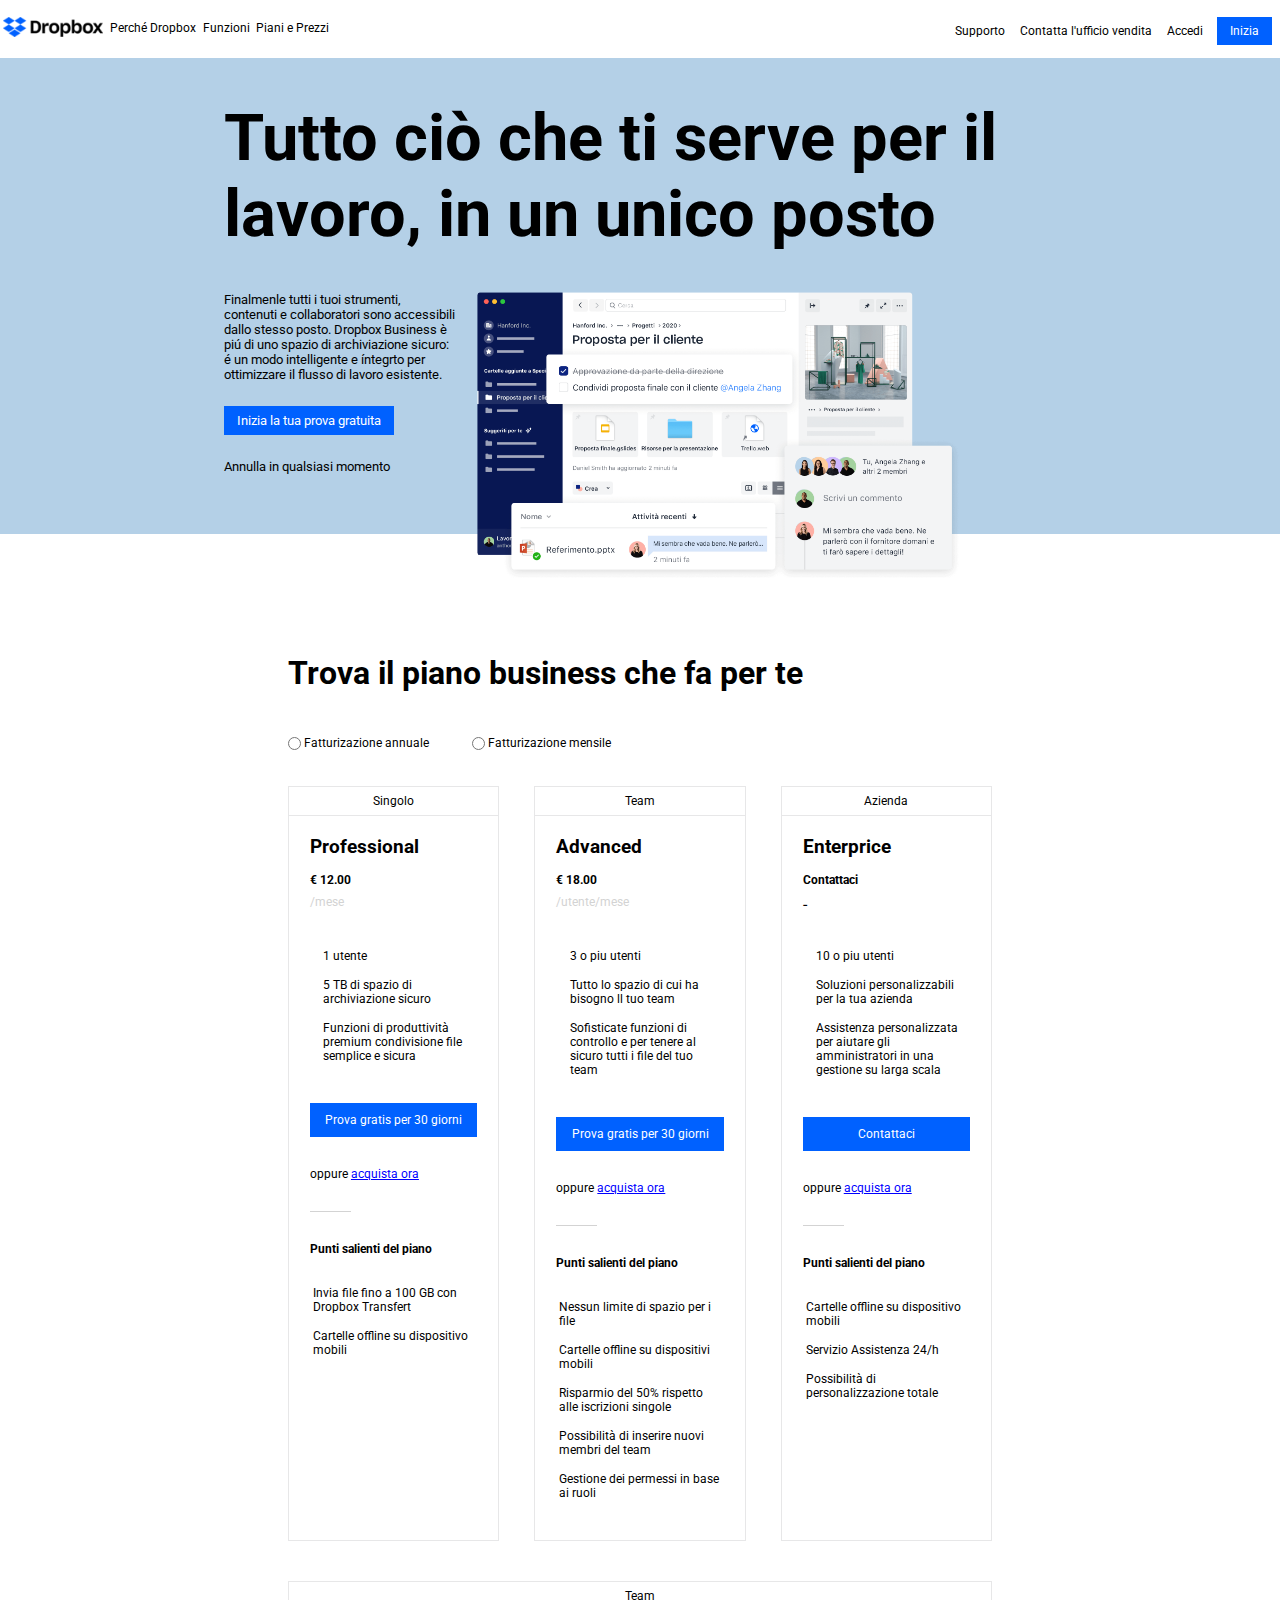
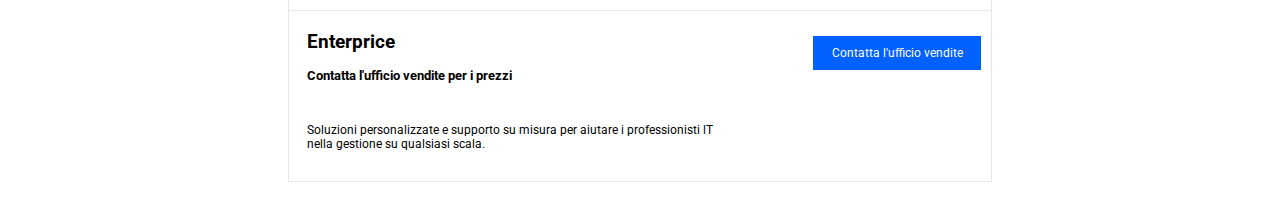
==== index.html @ 05059905 "done second section" ====
<!DOCTYPE html>
<html lang="en">
    <head>
        <meta charset="UTF-8">
        <meta http-equiv="X-UA-Compatible" content="IE=edge">
        <meta name="viewport" content="width=device-width, initial-scale=1.0">
        <link rel="stylesheet" href="./css/style.css">
        <link rel="preconnect" href="https://fonts.googleapis.com">
        <link rel="preconnect" href="https://fonts.gstatic.com" crossorigin>
        <link href="https://fonts.googleapis.com/css2?family=Roboto&display=swap" rel="stylesheet">
        <link rel="stylesheet" href="https://cdnjs.cloudflare.com/ajax/libs/font-awesome/6.2.0/css/all.min.css" integrity="sha512-xh6O/CkQoPOWDdYTDqeRdPCVd1SpvCA9XXcUnZS2FmJNp1coAFzvtCN9BmamE+4aHK8yyUHUSCcJHgXloTyT2A==" crossorigin="anonymous" referrerpolicy="no-referrer" />
        <link href="https://fonts.googleapis.com/css2?family=Roboto:wght@900&display=swap" rel="stylesheet">
        <title>Dropbox</title>
    </head>
    <body>
        <!-- START HEADER -->
        <header>
            <div class="container-header">
                <div class="row-header">
                    <div class="col-header-left">
                        <div class="topbar-left">                
                            <ul>
                                <li><img src="./img/logo-small.png" alt="logo-dropbox"></li>
                                <li><a href="#">Perché Dropbox</a></li>
                                <li><a href="#">Funzioni</a></li>
                                <li><a href="#">Piani e Prezzi</a></li>
                            </ul>
                        </div>
                    </div>
                    <div class="col-header-right">
                        <div class="topbar-right">
                            <ul>
                                <li><a href="#">Supporto</a></li>
                                <li><a href="#">Contatta l'ufficio vendita</a></li>
                                <li><a href="#">Accedi</a></li>
                                <li><a href="#" class="btn">Inizia</a></li>
                            </ul>
                        </div>
                    </div>
                </div>
            </div>
        </header>
        <!-- START MAIN -->
        <main>
            <div class="container-main-jumbo">
                <div class="row-main-jumbo">
                    <div class="col-main-title-jumbo">
                        <div class="col-title-jumbo">
                            <h1> Tutto ciò che ti serve per il lavoro, in un unico posto</h1>
                        </div>
                    </div>
                    <div class="col-main-pagraph-image">
                        <div class="col-pagraph-jumbo">
                            <div class="pagraph">
                                  <p>Finalmenle tutti i tuoi strumenti, contenuti e collaboratori sono accessibili dallo stesso posto. Dropbox Business è piú di uno spazio di archiviazione sicuro: é un modo intelligente e íntegrto per ottimizzare il flusso di lavoro esistente.</p>
                            </div>                          
                            <div class="padding-btn">
                                <button class="btn">Inizia la tua prova gratuita</button>
                            </div>
                            <p class="padding-bottom">Annulla in qualsiasi momento</p>
                            <i class="fa fa-arrow-down" aria-hidden="true" style="font-size: 30px;"></i>
                        </div>
                        <div class="col-image-jumbo">
                            <img src="./img/jumbo.png" alt="jumbo-dropbox">
                        </div>
                    </div>
                </div>
            </div>
            <!-- start first section -->
            <div class="container-main">
                <div class="row-main">
                    <div class="col-main">
                        <div class="col-title-main">
                            <h2>Trova il piano business che fa per te</h2>
                            <span class="font-size">
                                <input type="radio" class="billing"><label> Fatturizazione annuale</label>
                            </span>
                            <span class="font-size">
                                <input type="radio" class="billing"><label> Fatturizazione mensile</label>
                            </span>
                        </div>
                    </div>
                    <div class="col-main-table">
                        <div class= "col-30">
                            <div class="col-sm-title font-size">
                                <span><i class="fa fa-user" aria-hidden="true"></i> Singolo</span> 
                            </div>
                            <div class="col-content">
                                <h3 class="margin-bottom-15">Professional</h3>
                                <span class="font-size margin-bottom-8"><strong>&#8364; 12.00</strong></span>
                                <span class="font-size grey margin-bottom-40">/mese</span>
                                <div class="mini-container font-size margin-bottom-15">
                                    <div class="icons">
                                        <i class="fa fa-user" aria-hidden="true"></i>
                                    </div>
                                    <div class="text">
                                        <span> 1 utente</span>
                                    </div>                                    
                                </div>
                                <div class="mini-container font-size margin-bottom-15">
                                    <div class="icons">
                                        <i class="fa fa-folder" aria-hidden="true"></i>                                        
                                    </div>
                                    <div class="text">
                                        <span> 5 TB di spazio di archiviazione sicuro</span>
                                    </div>
                                </div>
                                <div class="mini-container font-size margin-bottom-40">
                                    <div class="icons">
                                        <i class="fa fa-share-alt" aria-hidden="true" style="padding-right: 5px;"></i>
                                    </div>
                                    <div class="text">
                                        <span> Funzioni di produttività premium condivisione file semplice e sicura</span>
                                    </div>
                                </div>
                                <div class="btn-special margin-bottom-30">
                                    <button>Prova gratis per 30 giorni</button>
                                </div>
                                <div class="underline margin-bottom-30 font-size">
                                    <div class="sm-underline">
                                        <span>oppure</span>
                                    </div>
                                    <a href="#">acquista ora</a>
                                </div>    
                                <strong class="font-size margin-bottom-30">Punti salienti del piano</strong> 
                                <div class="list">
                                    <ul>
                                        <li class="mini-container font-size margin-bottom-15"><i class="fa-solid fa-check" style="color: blue;"></i> Invia file fino a 100 GB con Dropbox Transfert</li>
                                        <li class="mini-container font-size margin-bottom-15"><i class="fa-solid fa-check" style="color: blue;"></i> Cartelle offline su dispositivo mobili</li>    
                                    </ul>
                                </div>        
                            </div>
                        </div>
                        <div class="col-30">
                            <div class="col-sm-title font-size">
                                <span><i class="fa fa-users" aria-hidden="true"></i> Team</span> 
                            </div>
                            <div class="col-content">
                                <h3 class="margin-bottom-15">Advanced</h3>
                                <span class="font-size margin-bottom-8"><strong>&#8364; 18.00</strong></span>
                                <span class="font-size grey margin-bottom-40">/utente/mese</span>
                                <div class="mini-container font-size margin-bottom-15">
                                    <div class="icons">
                                        <i class="fa fa-users" aria-hidden="true"></i>
                                    </div>
                                    <div class="text">
                                        <span> 3 o piu utenti</span>
                                    </div>
                                </div>
                                <div class="mini-container font-size margin-bottom-15">
                                    <div class="icons">
                                        <i class="fa fa-folder" aria-hidden="true"></i>                                        
                                    </div>
                                    <div class="text">
                                        <span> Tutto lo spazio di cui ha bisogno ll tuo team</span>
                                    </div>
                                </div>
                                <div class="mini-container font-size margin-bottom-40">
                                    <div class="icons">
                                        <i class="fa fa-share-alt" aria-hidden="true" style="padding-right: 5px;"></i>
                                    </div>
                                    <div class="text">
                                        <span>Sofisticate funzioni di controllo e per tenere al sicuro tutti i file del tuo team</span>
                                    </div>
                                </div>
                                <div class="btn-special margin-bottom-30">
                                    <button>Prova gratis per 30 giorni</button>
                                </div>
                                <div class="underline margin-bottom-30 font-size">
                                    <div class="sm-underline">
                                        <span>oppure</span>
                                    </div>
                                    <a href="#">acquista ora</a>
                                </div>    
                                <strong class="font-size margin-bottom-30">Punti salienti del piano</strong> 
                                <div class="list">
                                    <ul>
                                        <li class="mini-container font-size margin-bottom-15"><i class="fa-solid fa-check" style="color: blue;"></i> Nessun limite di spazio per i file</li>
                                        <li class="mini-container font-size margin-bottom-15"><i class="fa-solid fa-check" style="color: blue;"></i> Cartelle offline su dispositivi mobili</li>
                                        <li class="mini-container font-size margin-bottom-15"><i class="fa-solid fa-check" style="color: blue;"></i> Risparmio del 50% rispetto alle iscrizioni singole</li>
                                        <li class="mini-container font-size margin-bottom-15"><i class="fa-solid fa-check" style="color: blue;"></i> Possibilità di inserire nuovi membri del team</li>
                                        <li class="mini-container font-size margin-bottom-40"><i class="fa-solid fa-check" style="color: blue;"></i> Gestione dei permessi in base ai ruoli</li>
                                    </ul>
                                </div>    
                            </div>
                        </div>
                        <div class="col-30">
                            <div class="col-sm-title font-size">
                                <span><i class="fa-solid fa-building"></i> Azienda</span> 
                            </div>
                            <div class="col-content">
                                <h3 class="margin-bottom-15">Enterprice</h3>
                                <span class="font-size margin-bottom-8"><strong>Contattaci</strong></span>
                                <span class="margin-bottom-35">-</span>
                                <div class="mini-container font-size margin-bottom-15">
                                    <div class="icons">
                                        <i class="fa fa-user" aria-hidden="true"></i>
                                    </div>
                                    <div class="text">
                                        <span> 10 o piu utenti</span>
                                    </div>
                                </div> 
                                <div class="mini-container font-size margin-bottom-15">
                                    <div class="icons">
                                        <i class="fa fa-folder" aria-hidden="true"></i>                                        
                                    </div>
                                    <div class="text">
                                        <span> Soluzioni personalizzabili per la tua azienda</span>
                                    </div>
                                </div> 
                                <div class="mini-container font-size margin-bottom-40">
                                    <div class="icons">
                                        <i class="fa fa-share-alt" aria-hidden="true" style="padding-right: 5px;"></i>
                                    </div>
                                    <div class="text">
                                        <span>Assistenza personalizzata per aiutare gli amministratori in una gestione su larga scala</span>
                                    </div>
                                </div>     
                                <div class="btn-special margin-bottom-30">
                                    <button>Contattaci</button>
                                </div>         
                                <div class="underline margin-bottom-30 font-size">
                                    <div class="sm-underline">
                                        <span>oppure</span>
                                    </div>
                                    <a href="#">acquista ora</a>
                                </div>    
                                <strong class="font-size margin-bottom-30">Punti salienti del piano</strong> 
                                <div class="list">
                                    <ul>
                                        <li class="mini-container font-size margin-bottom-15"><i class="fa-solid fa-check" style="color: blue;"></i> Cartelle offline su dispositivo mobili</li>
                                        <li class="mini-container font-size margin-bottom-15"><i class="fa-solid fa-check" style="color: blue;"></i> Servizio Assistenza 24/h</li>
                                        <li class="mini-container font-size margin-bottom-15"><i class="fa-solid fa-check" style="color: blue;"></i>Possibilità di personalizzazione totale</li>
                                    </ul>
                                </div>                                                                      
                            </div>
                        </div>  
                    </div>
                </div>
                <!-- start the second section -->
                <div class="row-main">
                    <div class="col-main-2">
                        <div class="col-sm-title-2 font-size">
                            <span><i class="fa-solid fa-building"></i> Team</span> 
                        </div>
                    </div>
                    <div class="col-content-2">
                        <div class="content-left">
                            <h3 class="margin-bottom-15">Enterprice </h3>
                            <h5 class="margin-bottom-40">Contatta l'ufficio vendite per i prezzi</h5>
                            <p class="font-size margin-bottom-30">Soluzioni personalizzate e supporto su misura per aiutare i professionisti lT nella gestione su qualsiasi scala.</p>
                        </div>
                        <div class="content-right">
                            <div class="btn-special-2">
                                <button>Contatta l'ufficio vendite</button>
                            </div>                                
                        </div>
                    </div>
                </div>
            </div>
        </main>
    </body>
</html>
---- css/style.css ----
*{
    margin: 0;
    padding: 0;
    box-sizing: border-box;
}

body{
    font-family: 'Roboto', sans-serif;
}

/* utily */

.btn{
    background-color: rgba(0,97,255,255);
    padding: 7px 13px;
    color: white;
}

.font-size{
    font-size: 12px;
}

button{
    all:unset;
    cursor: pointer;
}

/* header */

.row-header{
    width: 100%;
    height: 58px;
    background-color: white;
    display: flex;
    justify-content: space-between;
    align-items: center;
    position: fixed;
    z-index: 1;
}

.col-header-left, .col-header-right{
    width: 26%;
}

.topbar-left ul, .topbar-right ul{
    display: flex;
    list-style-type: none;
    justify-content: space-around;
}

li img{
    width: 100px;
}

li a{
    text-decoration: none;
    color: black;
    font-size: 12px;
}

/* main first section*/

.container-main-jumbo{
    padding-top: 100px;
    background-color: rgba(180,208,231,255);
    margin-bottom: 120px;
}

.row-main-jumbo{
    width: 65%;
    margin: 0 auto;
}

.col-main-title-jumbo{
    margin-bottom: 40px;
}

.col-title-jumbo{
    width: 95%;
}

h1{
    color: black;
    font-size: 65px;
    font-weight: 10000;
}
.col-main-pagraph-image{
    position: relative;
    width: 100%;
    display: flex;
}

.col-pagraph-jumbo{
    width: 28%;
    font-size: 13px;
}

.padding-btn, .pagraph{
    padding-bottom: 24px;
}

.col-pagraph-jumbo i{
    padding-bottom: 17px;
}

.padding-bottom{
    margin-bottom: 60px;
}

.col-image-jumbo{
    width: 72%;
    position: absolute;
    right: 0;
}

.col-image-jumbo img{
    width: 85%;
}

/* utily second section */

.grey{
    color:lightgray;
}

.margin-bottom-8{
    margin-bottom: 8px ;
}

.margin-bottom-40{
    margin-bottom: 40px;
}

.margin-bottom-35{
    margin-bottom: 35px;
}

.margin-bottom-15{
    margin-bottom: 15px;
}

.margin-bottom-30{
    margin-bottom: 30px;
}

.btn-special{
    background-color: rgba(0,97,255,255);
    color: white;
    text-align: center;
    font-size: 12px;
    padding:10px 0 ;
}


/* main second section */

.row-main{
    width: 55%;
    margin: 0 auto;
    margin-bottom: 40px;
}

.col-main{
    margin-bottom: 35px;
}

h2{
    font-size: 32px;
    margin-bottom: 40px;
}

.billing{
    vertical-align: middle;
}

label{
    padding-right: 40px;
}

.col-main-table{
    width: 100%;
    display: flex;
    justify-content: space-between;
}

.col-30{
    width: 30%;
    border: 1px solid rgba(231,231,232,255);
}

.col-sm-title{
    border-bottom: 1px solid rgba(231,231,232,255);
    text-align: center;
    padding: 7px 10px;
}

.col-content{
    width: 80%;
    margin: 0 auto;
    display: flex;
    flex-direction: column;
}

h3{
    padding-top: 20px;
}

.mini-container{
    width: 100%;
    display: flex;
}

.icons{
    width: 8%;
}

.text{
    width: 90%;
}

.underline{
    display: flex;
}

.sm-underline{
    padding-right: 3px;
    padding-bottom: 30px ;
    border-bottom: 1px solid lightgrey;
}

.underline a{
    color: blue;
}

.list ul{
    list-style-type: none;
}

li i{
    padding-right: 3px;
}

/* main third section */

.col-main-2{
    border: 1px solid rgba(231,231,232,255);
}

.col-sm-title-2{
    text-align: center;
    padding: 7px 10px;
}

.col-content-2{
    border: 1px solid rgba(231,231,232,255);
    border-top: transparent;
    display: flex;
    justify-content: space-around;
}

.content-left{
    width: 60%;
}

.content-right{
    width: 30%;
}

.content-right .btn-special-2{
    width: 80%;
    background-color: rgba(0,97,255,255);
    color: white;
    text-align: center;
    font-size: 12px;
    padding:10px 0 ;
    margin-top: 25px ;
    margin-left: 50px;
}
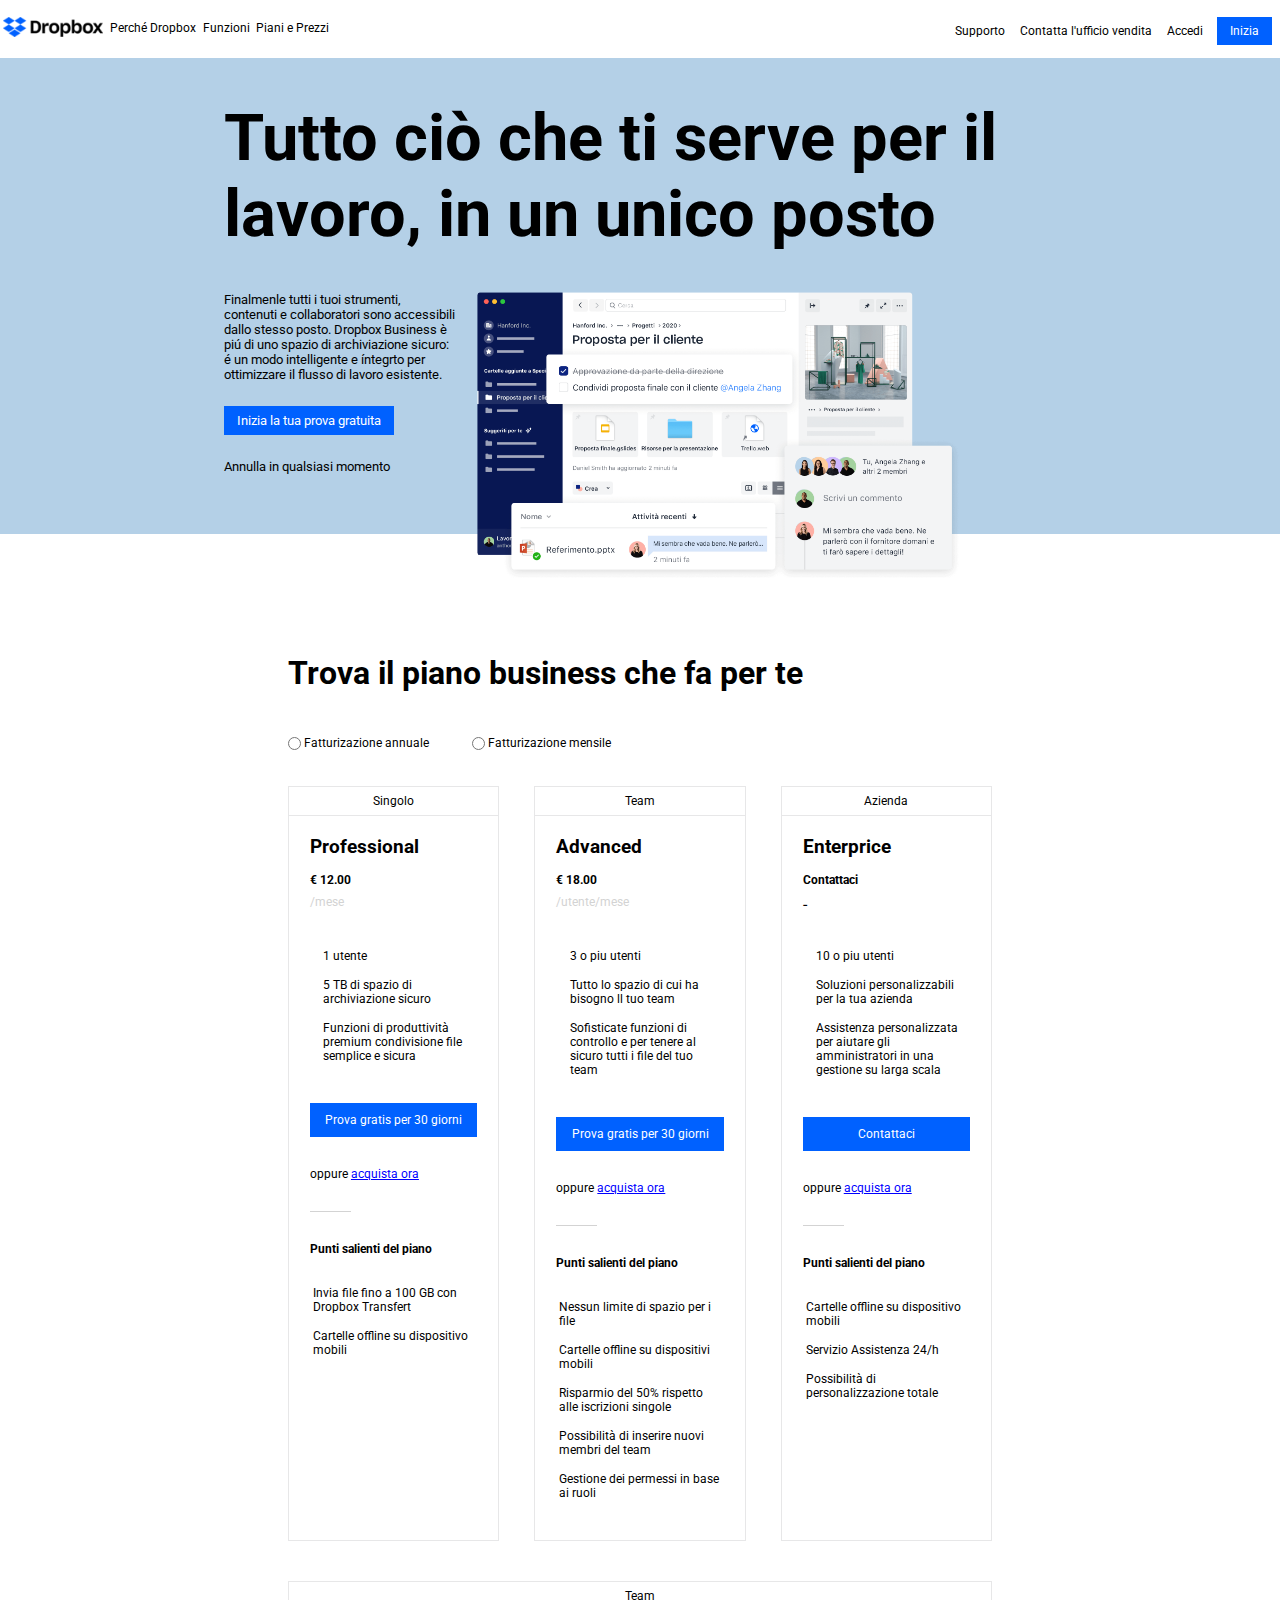
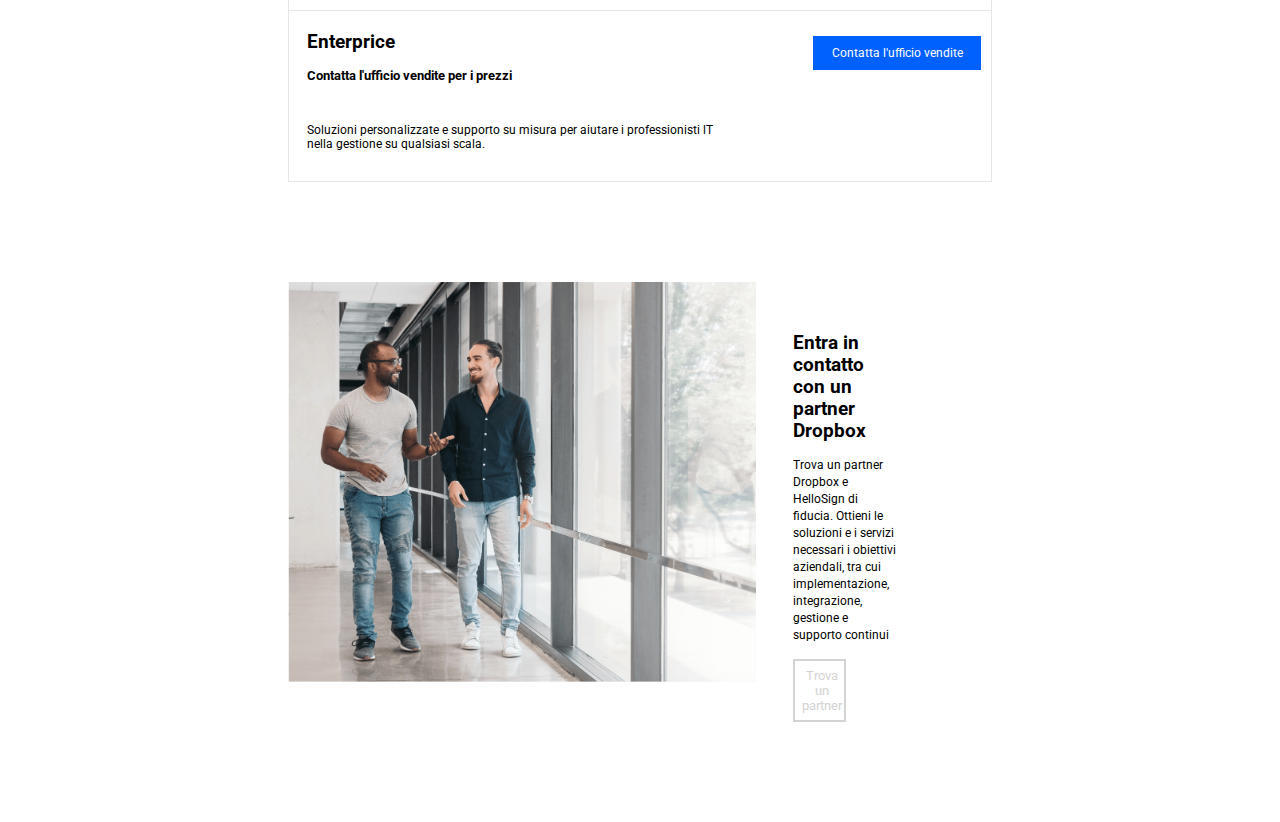
==== commit a33fa077: "completed the fourth section" ====
--- a/index.html
+++ b/index.html
@@ -13,7 +13,7 @@
         <title>Dropbox</title>
     </head>
     <body>
-        <!-- START HEADER -->
+        <!-- start header -->
         <header>
             <div class="container-header">
                 <div class="row-header">
@@ -40,7 +40,7 @@
                 </div>
             </div>
         </header>
-        <!-- START MAIN -->
+        <!-- start first secontion main -->
         <main>
             <div class="container-main-jumbo">
                 <div class="row-main-jumbo">
@@ -66,7 +66,7 @@
                     </div>
                 </div>
             </div>
-            <!-- start first section -->
+            <!-- start second section -->
             <div class="container-main">
                 <div class="row-main">
                     <div class="col-main">
@@ -237,8 +237,8 @@
                         </div>  
                     </div>
                 </div>
-                <!-- start the second section -->
-                <div class="row-main">
+                <!-- start the third section -->
+                <div id="margin-bottom-100" class="row-main">
                     <div class="col-main-2">
                         <div class="col-sm-title-2 font-size">
                             <span><i class="fa-solid fa-building"></i> Team</span> 
@@ -257,6 +257,21 @@
                         </div>
                     </div>
                 </div>
+                <!-- start the fourth section -->
+                <div id="margin-bottom-100" class="row-main">
+                    <div class="col-content-3">
+                        <div class="content-image">
+                            <img src="./img/partner.png" alt="photo-partner">
+                        </div>
+                        <div class="text-right">
+                            <h3 class="margin-bottom-15">Entra in contatto con un partner Dropbox</h3>
+                            <p class="font-size margin-bottom-15">Trova un partner Dropbox e HelloSign di fiducia. Ottieni le soluzioni e i servizi necessari i obiettivi aziendali, tra cui implementazione, integrazione, gestione e supporto continui</p>
+                            <div class="btn-special-grey">
+                                <button>Trova un partner</button>
+                            </div>
+                        </div>
+                    </div>
+                </div>
             </div>
         </main>
     </body>
--- a/css/style.css
+++ b/css/style.css
@@ -143,6 +143,10 @@
     margin-bottom: 30px;
 }
 
+#margin-bottom-100{
+    margin-bottom: 100px;
+}
+
 .btn-special{
     background-color: rgba(0,97,255,255);
     color: white;
@@ -275,4 +279,33 @@
     padding:10px 0 ;
     margin-top: 25px ;
     margin-left: 50px;
+}
+
+/* start the fourth section */
+
+.col-content-3{
+    display: flex;
+}
+
+.content-image img{
+    height: 400px;
+}
+
+.text-right{
+    width: calc(100% - 600px);
+    margin-left: 37px;
+    margin-top: 30px;
+}
+
+.text-right p {
+    line-height: 17px;
+}
+
+.btn-special-grey{
+    text-align: center;
+    width: 51%;
+    border: 2px solid lightgray;
+    color: lightgray;
+    font-size: 13px;
+    padding:7px;
 }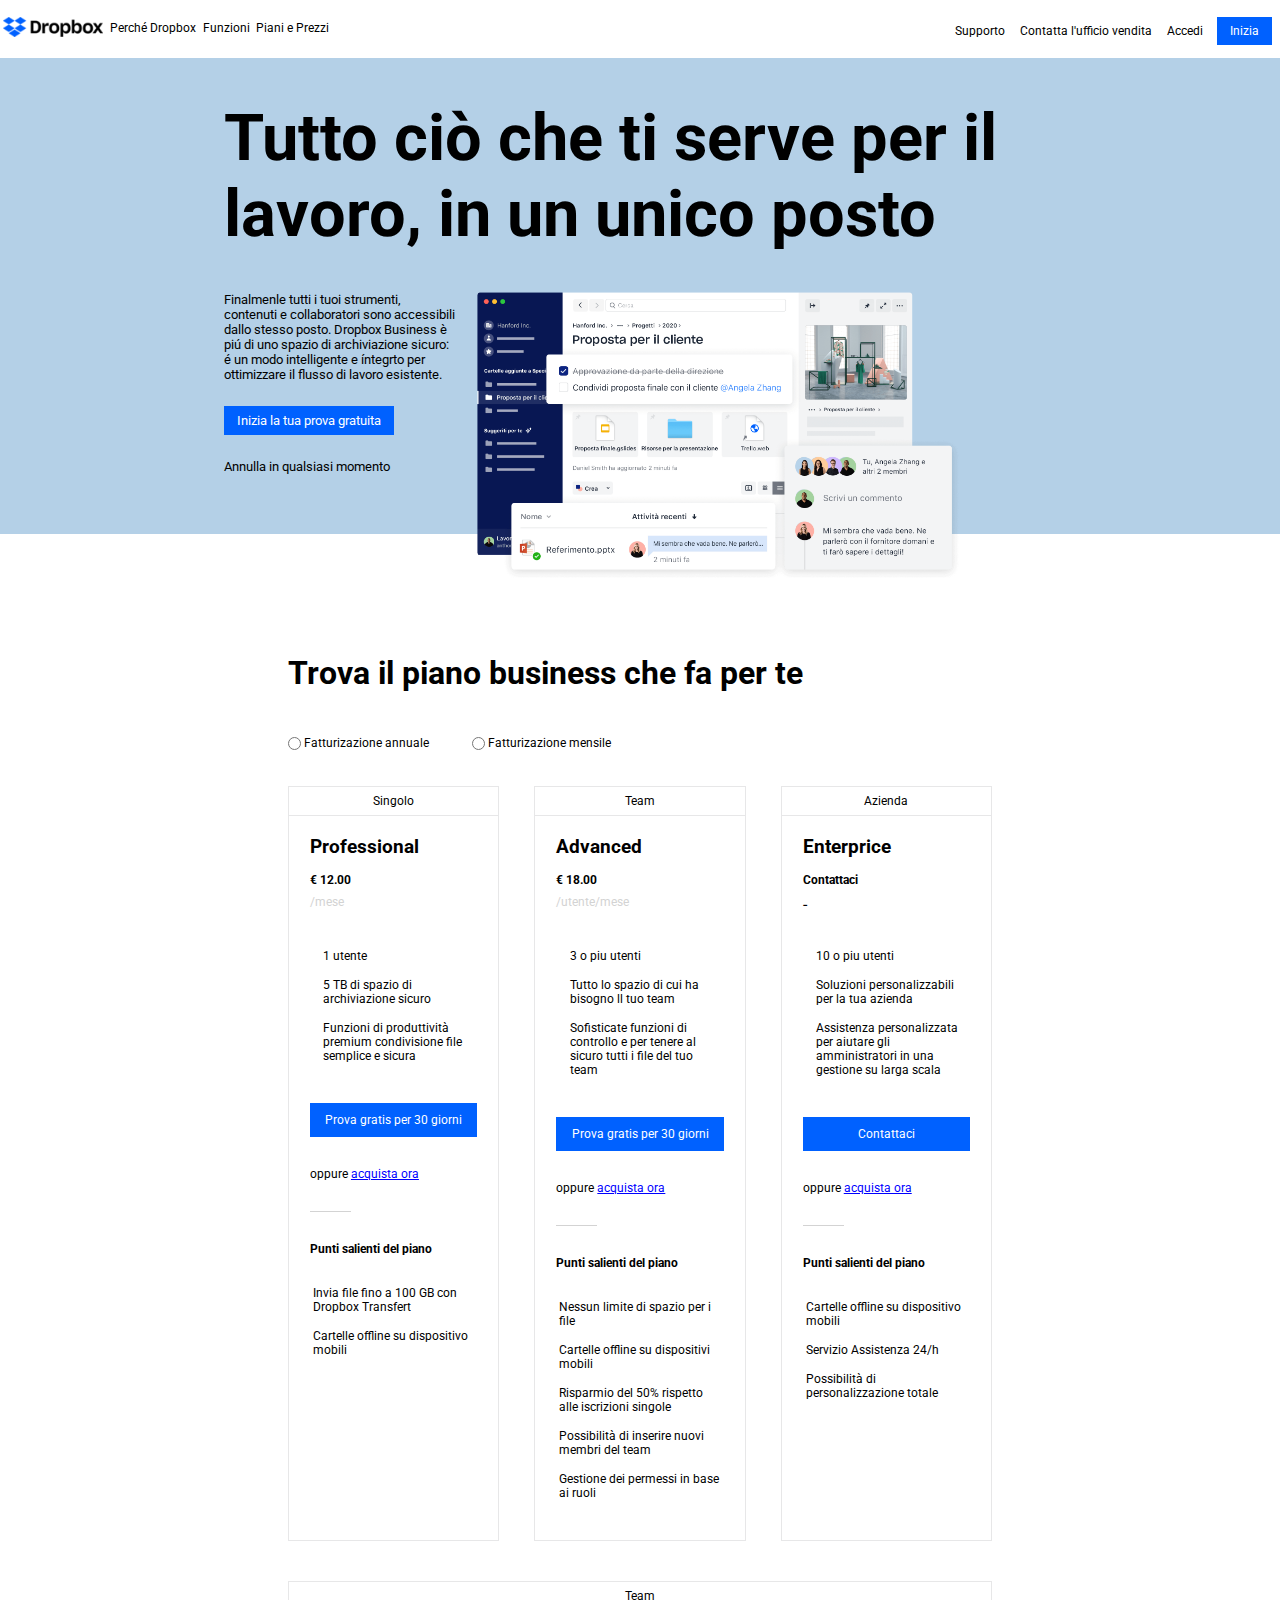
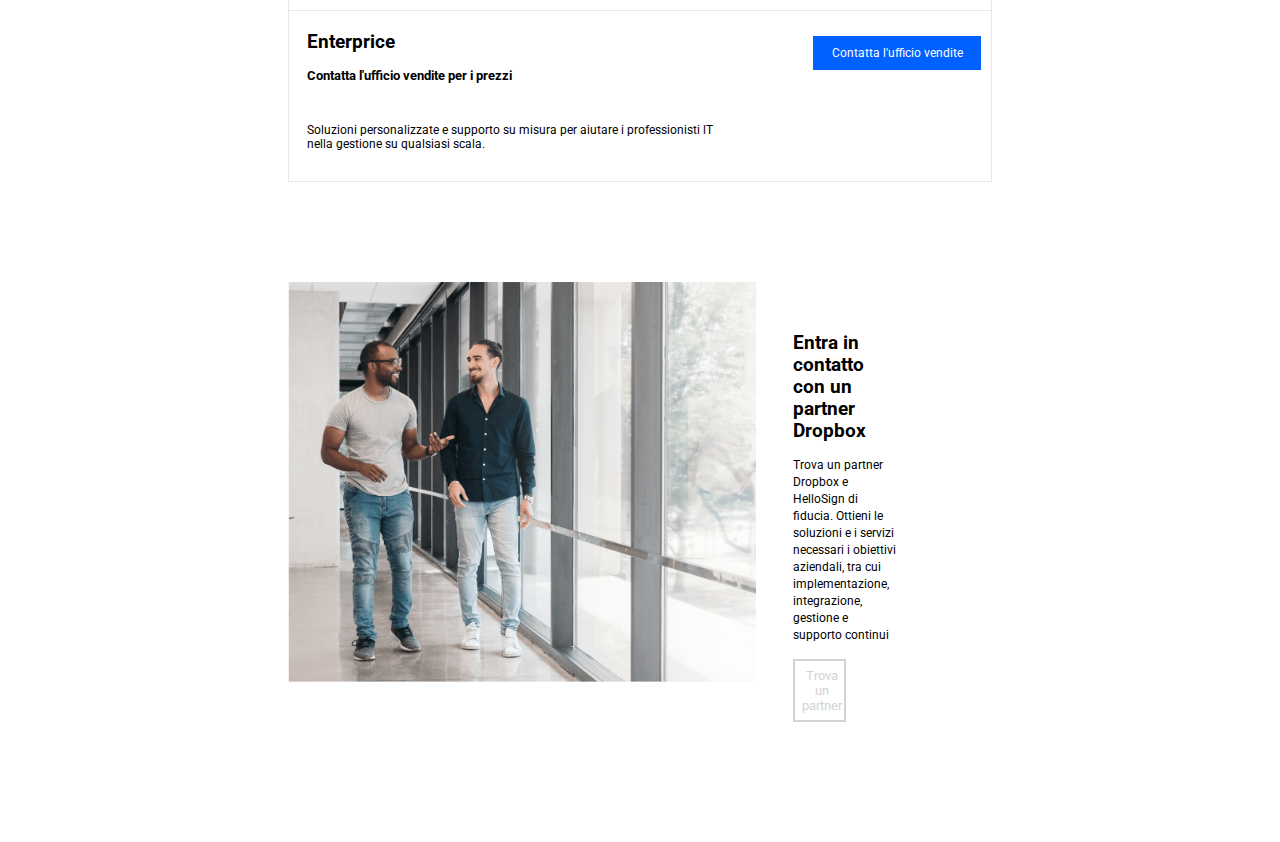
==== commit 6cd6288c: "add another margin for the fourth section" ====
--- a/index.html
+++ b/index.html
@@ -258,7 +258,7 @@
                     </div>
                 </div>
                 <!-- start the fourth section -->
-                <div id="margin-bottom-100" class="row-main">
+                <div id="margin-bottom-120" class="row-main">
                     <div class="col-content-3">
                         <div class="content-image">
                             <img src="./img/partner.png" alt="photo-partner">
--- a/css/style.css
+++ b/css/style.css
@@ -145,6 +145,10 @@
 
 #margin-bottom-100{
     margin-bottom: 100px;
+}
+
+#margin-bottom-120{
+    margin-bottom: 120px;
 }
 
 .btn-special{
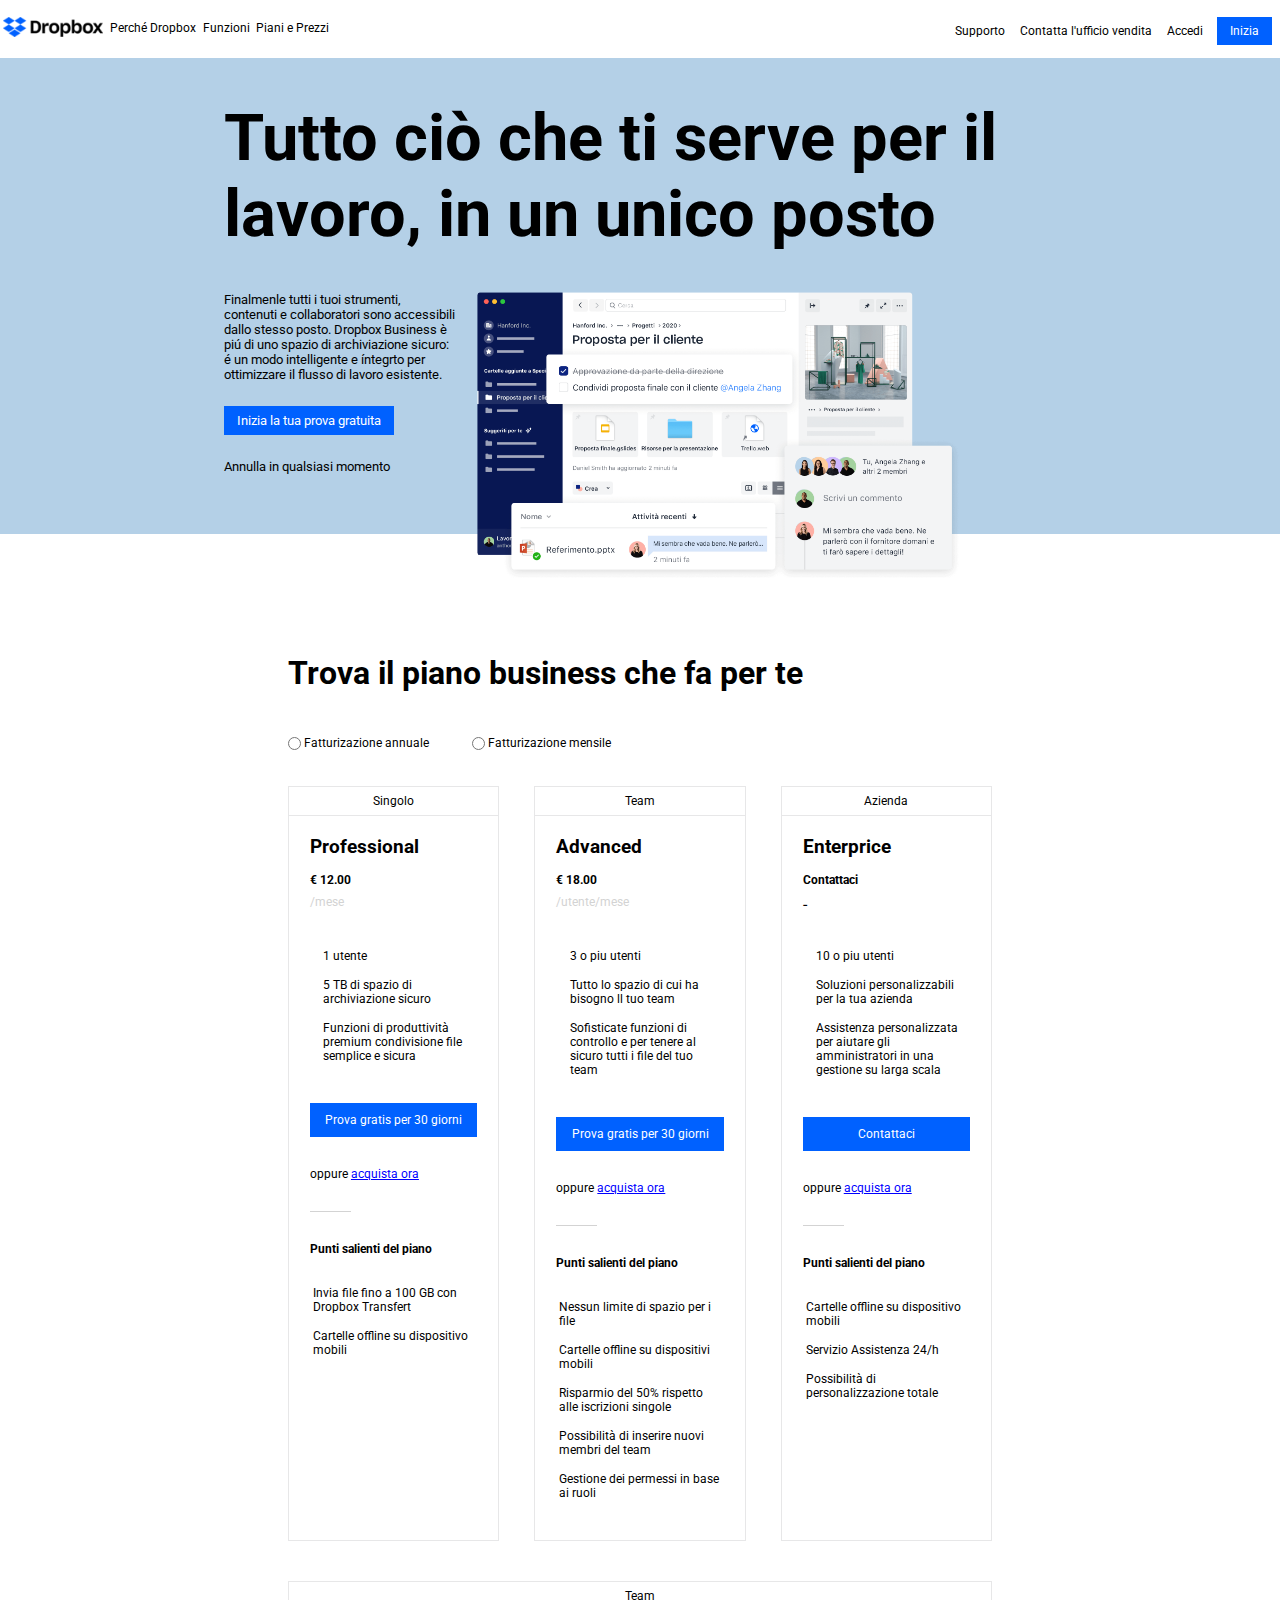
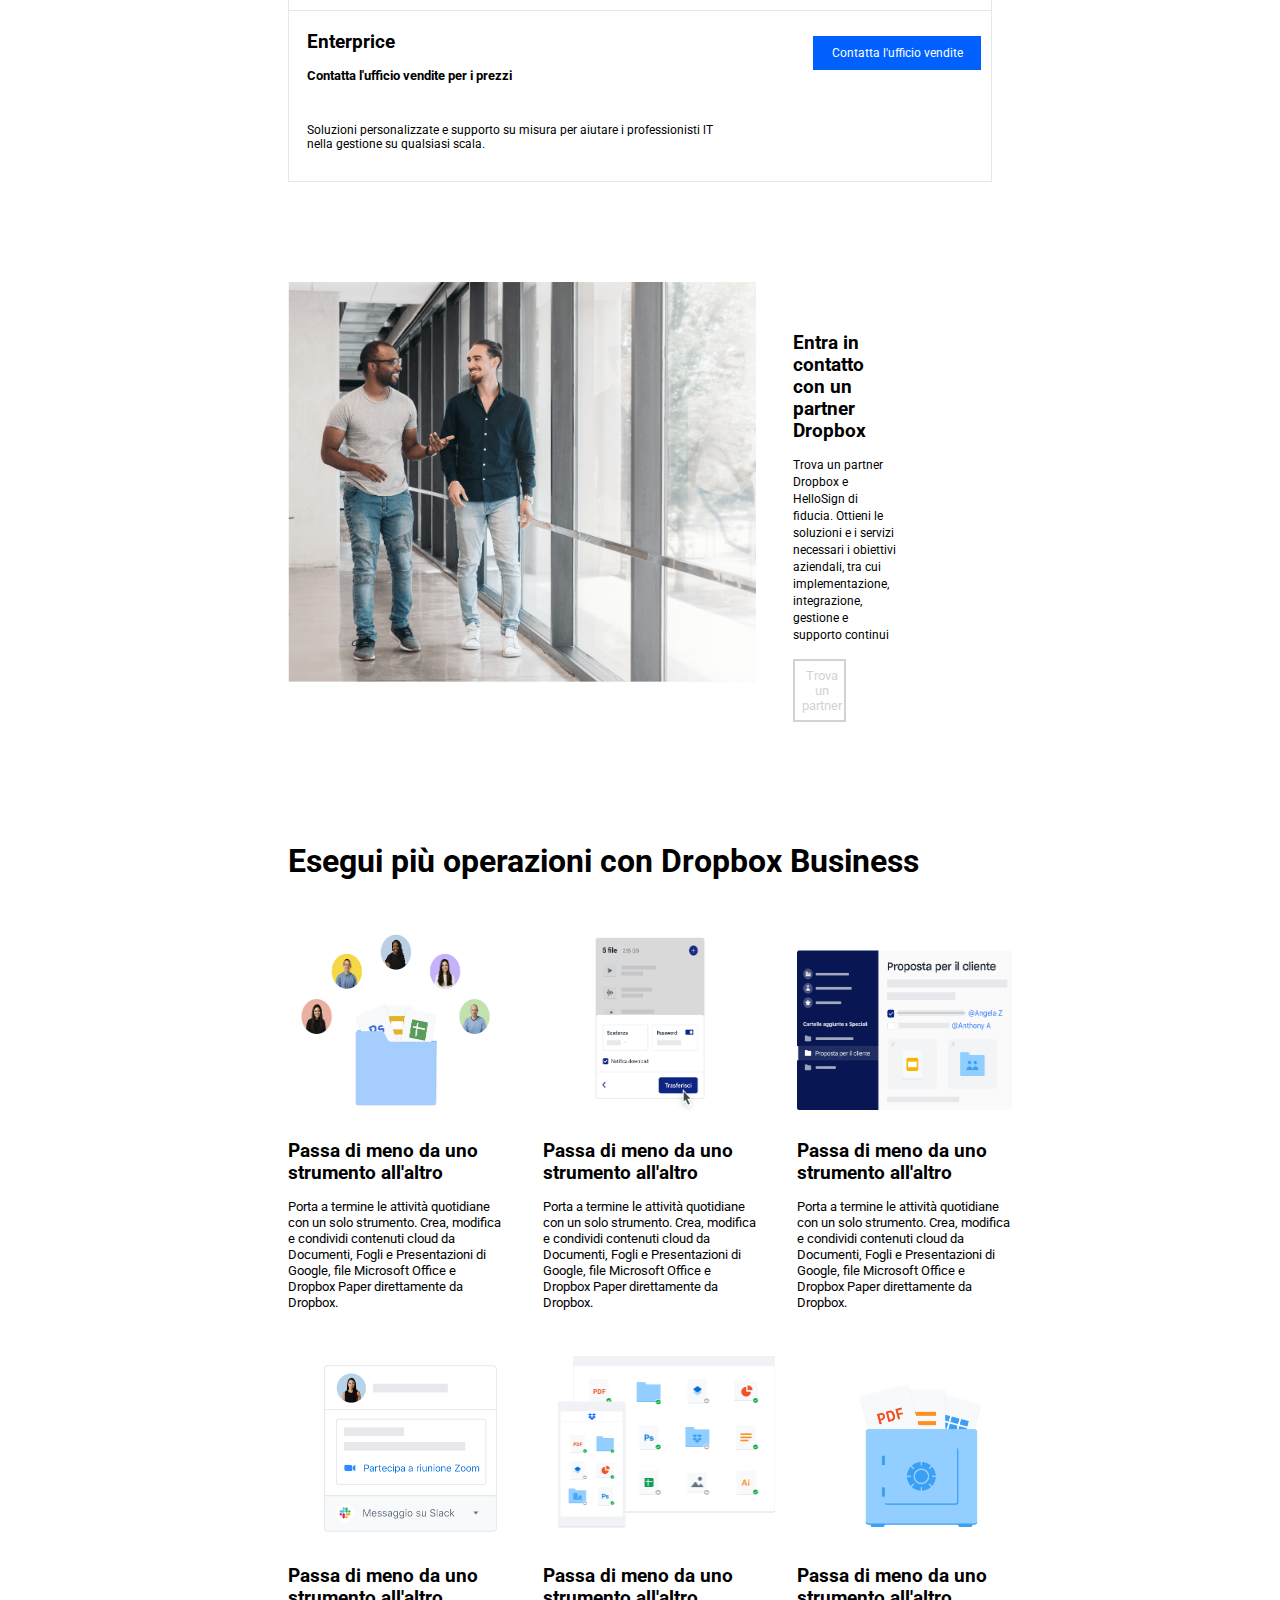
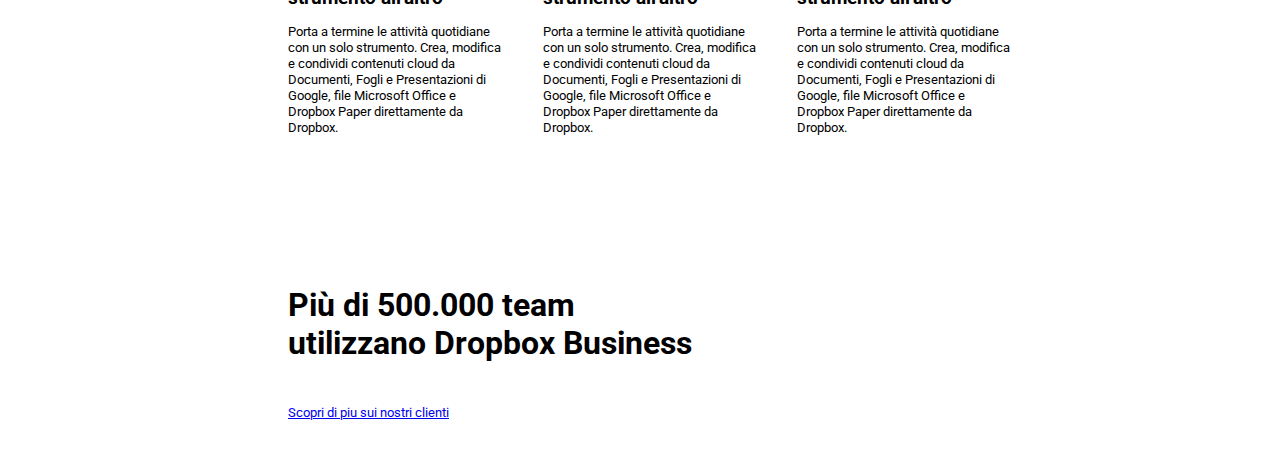
==== commit 2b4d4e29: "done operation business" ====
--- a/index.html
+++ b/index.html
@@ -272,6 +272,54 @@
                         </div>
                     </div>
                 </div>
+                <!-- start the fith section -->
+                <div id="margin-bottom-150" class="row-main">
+                    <div class="col-main-3">
+                        <div class="col-title">
+                            <h2>Esegui più operazioni con Dropbox Business</h2> 
+                        </div>
+                    </div>
+                    <div class="col-main-flex">
+                        <div class="step margin-right">
+                            <img src="./img/business-feature-switching-tools.png" alt="photo-business">
+                            <h3 class="margin-bottom-15">Passa di meno da uno strumento all'altro</h3>
+                            <p class="font-size-special margin-bottom-30">Porta a termine le attività quotidiane con un solo strumento. Crea, modifica e condividi contenuti cloud da Documenti, Fogli e Presentazioni di Google, file Microsoft Office e Dropbox Paper direttamente da Dropbox.</p>
+                            <div class="column">
+                                <img src="./img/business-feature-integrations-it.png" alt="photo-business-3">
+                                <h3 class="margin-bottom-15">Passa di meno da uno strumento all'altro</h3>
+                                <p class="font-size-special">Porta a termine le attività quotidiane con un solo strumento. Crea, modifica e     condividi contenuti cloud da Documenti, Fogli e Presentazioni di Google, file Microsoft Office e Dropbox    Paper direttamente da Dropbox.</p>
+                            </div>
+                        </div>                    
+                        <div class="step margin-right">
+                            <img src="./img/business-feature-send-files-it.png" alt="photo-business-1">
+                            <h3 class="margin-bottom-15">Passa di meno da uno strumento all'altro</h3>
+                            <p class="font-size-special margin-bottom-30">Porta a termine le attività quotidiane con un solo strumento. Crea, modifica e     condividi contenuti cloud da Documenti, Fogli e Presentazioni di Google, file Microsoft Office e Dropbox    Paper direttamente da Dropbox.</p>
+                            <div class="column">
+                                <img src="./img/business-feature-multi-device.png" alt="photo-business-4">
+                                <h3 class="margin-bottom-15">Passa di meno da uno strumento all'altro</h3>
+                                <p class="font-size-special">Porta a termine le attività quotidiane con un solo strumento. Crea, modifica e condividi     contenuti cloud da Documenti, Fogli e Presentazioni di Google, file Microsoft Office e Dropbox Paper     direttamente da Dropbox.</p>
+                            </div>
+                        </div>                                         
+                        <div class="step">
+                            <img src="./img/business-feature-coordinate-it.png" alt="photo-business-2">
+                            <h3 class="margin-bottom-15">Passa di meno da uno strumento all'altro</h3>
+                            <p class="font-size-special margin-bottom-30">Porta a termine le attività quotidiane con un solo strumento. Crea, modifica e condividi contenuti cloud da Documenti, Fogli e Presentazioni di Google, file Microsoft Office e Dropbox Paper direttamente da Dropbox.</p>
+                            <div class="column">
+                                <img src="./img/business-feature-security.png" alt="photo-business-5">
+                                <h3 class="margin-bottom-15">Passa di meno da uno strumento all'altro</h3>
+                                <p class="font-size-special">Porta a termine le attività quotidiane con un solo strumento. Crea, modifica e       condividi contenuti cloud da Documenti, Fogli e Presentazioni di Google, file Microsoft Office e Dropbox    Paper direttamente da Dropbox.</p>
+                            </div>   
+                        </div>                        
+                    </div>
+                </div>  
+                <div class="row-main">
+                    <div class="col-big-title">
+                        <h2>Più di 500.000 team utilizzano Dropbox Business</h2>
+                    </div>
+                    <div class="sm-p">
+                        <a href="#" class="font-size-special">Scopri di piu sui nostri clienti</a>
+                    </div>
+                </div>
             </div>
         </main>
     </body>
--- a/css/style.css
+++ b/css/style.css
@@ -25,6 +25,53 @@
     cursor: pointer;
 }
 
+
+/* utily margin section */
+
+.grey{
+    color:lightgray;
+}
+
+.margin-bottom-8{
+    margin-bottom: 8px ;
+}
+
+.margin-bottom-40{
+    margin-bottom: 40px;
+}
+
+.margin-bottom-35{
+    margin-bottom: 35px;
+}
+
+.margin-bottom-15{
+    margin-bottom: 15px;
+}
+
+.margin-bottom-30{
+    margin-bottom: 30px;
+}
+
+#margin-bottom-100{
+    margin-bottom: 100px;
+}
+
+#margin-bottom-120{
+    margin-bottom: 120px;
+}
+
+#margin-bottom-150{
+    margin-bottom: 150px;
+}
+
+.btn-special{
+    background-color: rgba(0,97,255,255);
+    color: white;
+    text-align: center;
+    font-size: 12px;
+    padding:10px 0 ;
+}
+
 /* header */
 
 .row-header{
@@ -117,47 +164,7 @@
     width: 85%;
 }
 
-/* utily second section */
-
-.grey{
-    color:lightgray;
-}
-
-.margin-bottom-8{
-    margin-bottom: 8px ;
-}
-
-.margin-bottom-40{
-    margin-bottom: 40px;
-}
-
-.margin-bottom-35{
-    margin-bottom: 35px;
-}
-
-.margin-bottom-15{
-    margin-bottom: 15px;
-}
-
-.margin-bottom-30{
-    margin-bottom: 30px;
-}
-
-#margin-bottom-100{
-    margin-bottom: 100px;
-}
-
-#margin-bottom-120{
-    margin-bottom: 120px;
-}
-
-.btn-special{
-    background-color: rgba(0,97,255,255);
-    color: white;
-    text-align: center;
-    font-size: 12px;
-    padding:10px 0 ;
-}
+
 
 
 /* main second section */
@@ -312,4 +319,41 @@
     color: lightgray;
     font-size: 13px;
     padding:7px;
-}+}
+
+/* utily fort the fith section */
+
+.margin-right{
+    margin-right: 40px;
+}
+
+.font-size-special{
+    font-size: 13px;
+    line-height: 16px;
+}
+
+
+/* start the fith section */
+
+.col-main-flex{
+    width: 100%;
+    display: flex;
+}
+
+.step{
+    width: calc(100% / 3 - 20px);
+    display: flex;
+    flex-direction: column;
+}
+
+.step img{
+    height: 200px;
+}
+
+/* start the sixth section */
+
+.col-big-title{
+    width: 60%;
+}
+
+
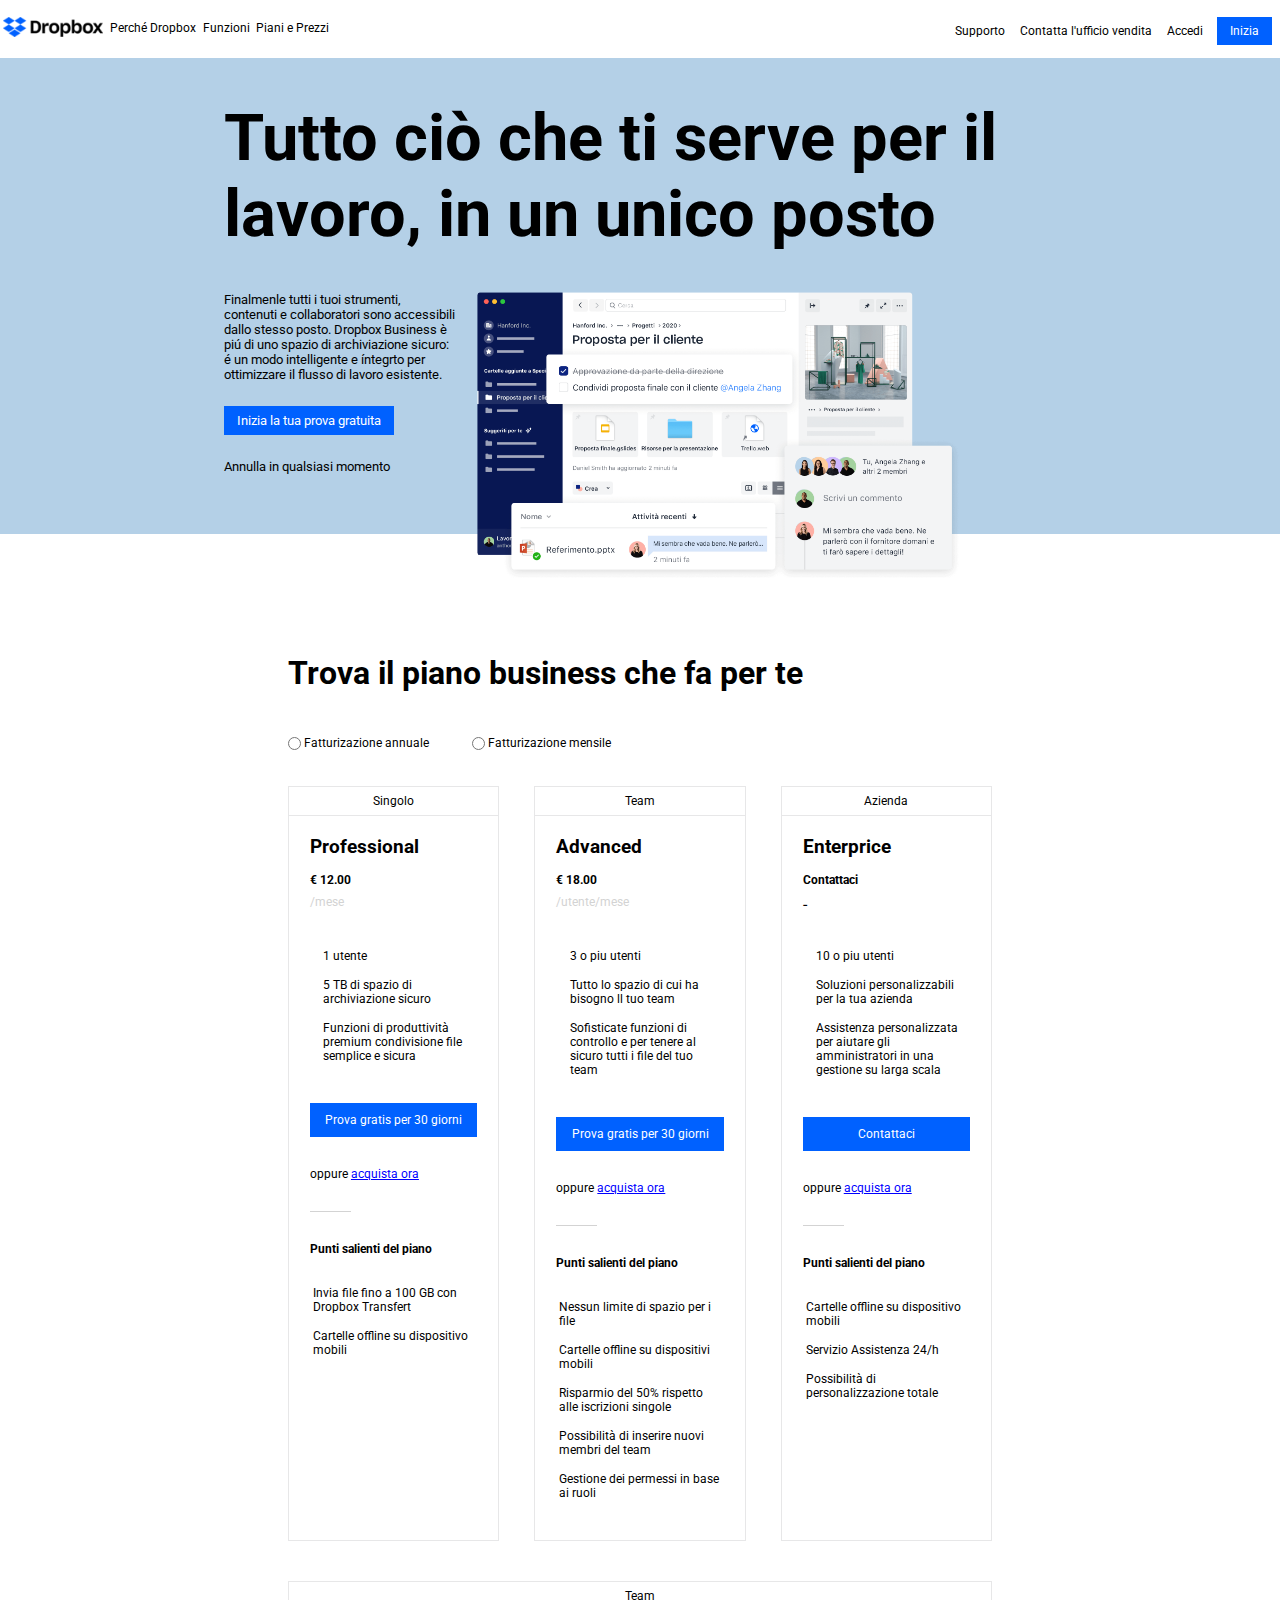
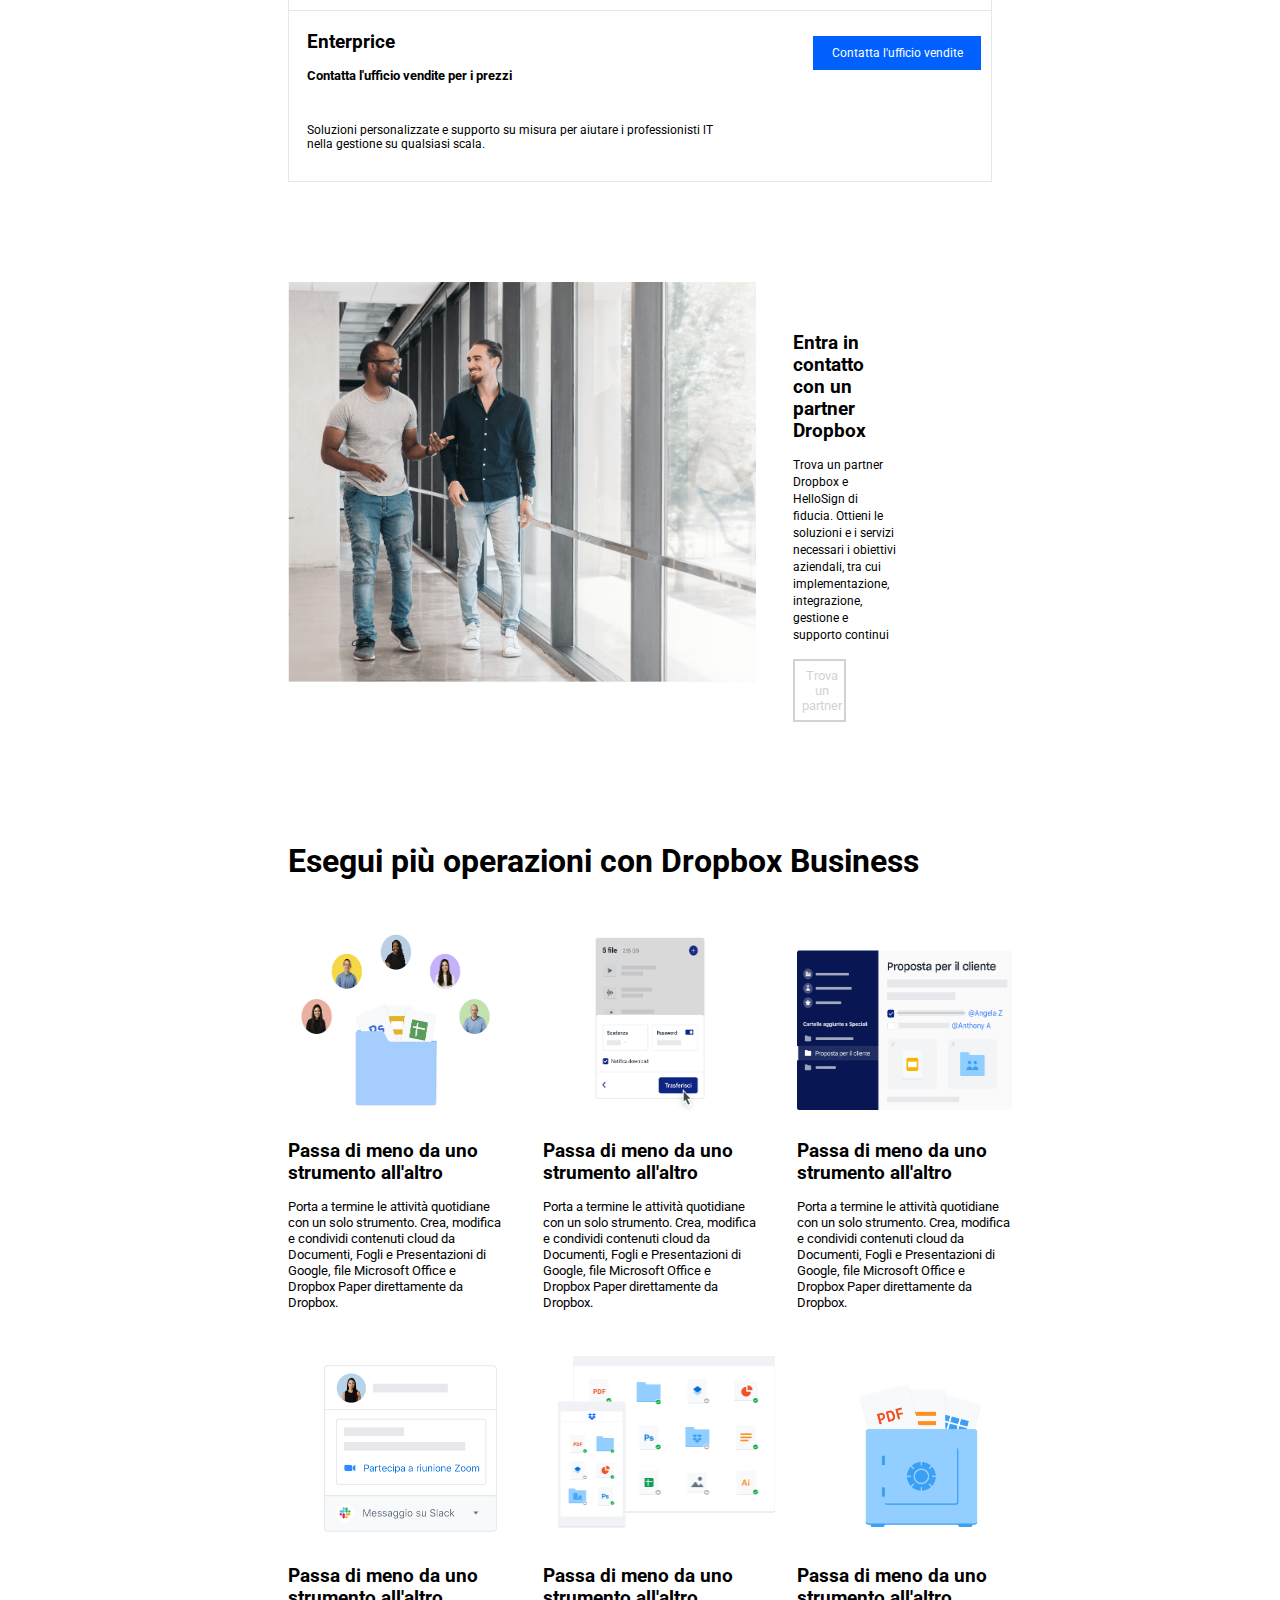
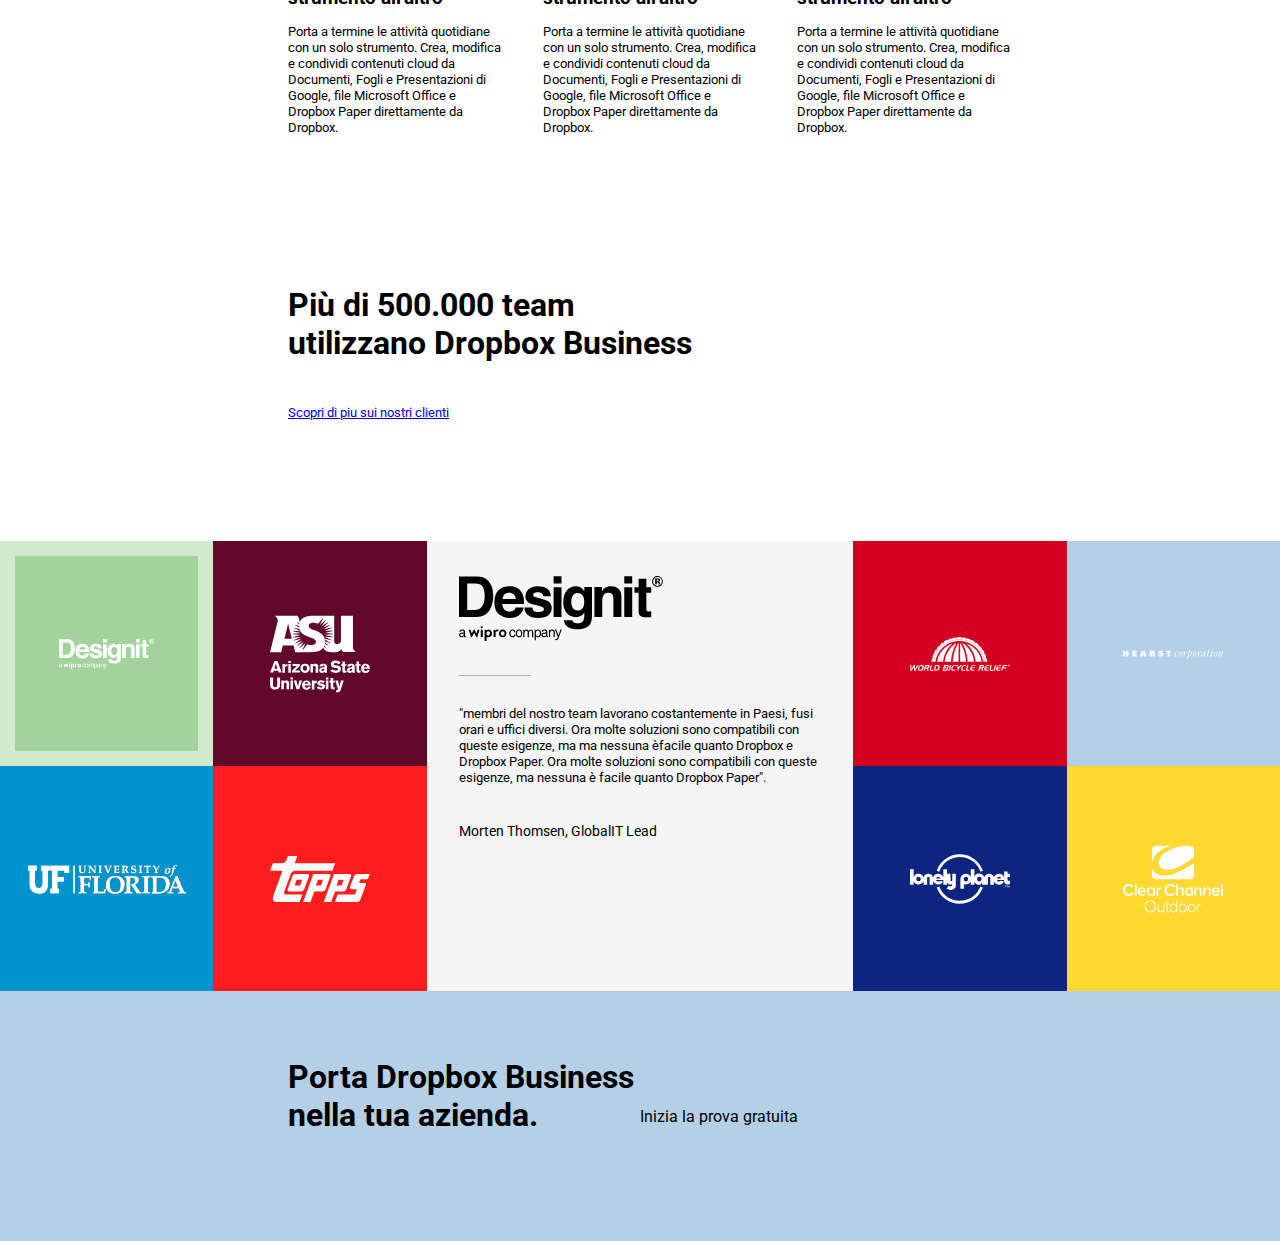
==== commit ffdbb51b: "done all logo" ====
--- a/index.html
+++ b/index.html
@@ -312,12 +312,73 @@
                         </div>                        
                     </div>
                 </div>  
-                <div class="row-main">
+                <div id="margin-bottom-120" class="row-main">
                     <div class="col-big-title">
                         <h2>Più di 500.000 team utilizzano Dropbox Business</h2>
                     </div>
                     <div class="sm-p">
                         <a href="#" class="font-size-special">Scopri di piu sui nostri clienti</a>
+                    </div>
+                </div>
+            </div>
+            <!-- start the seven section -->
+            <div class="container-logo">
+                <div class="row-logo">
+                    <div class="col-square-logo-left">
+                        <div class="rectangle-top">
+                            <div class="square green size-square">
+                                <img src="./img/designit.svg" alt="logo-top-left">
+                            </div>
+                            <div class="square brown size-square-1">
+                                <img src="./img/arizona_state_university.svg" alt="logo-top-left">
+                            </div>
+                        </div>
+                        <div class="rectangle-bottom">
+                            <div class="square blue size-square">
+                                <img src="./img/university_of_florida.svg" alt="logo-bottom-left">
+                            </div>
+                            <div class="square orange size-square-1">
+                                <img src="./img/topps.svg" alt="logo-bottom-left">
+                            </div>
+                        </div>
+                    </div>
+                    <div class="col-square-logo-mid">
+                        <div class="big-square">
+                            <img class="margin-bottom-30" src="./img/designit.svg" alt="main-logo">
+                            <hr class="margin-bottom-30">
+                            <p class="font-size-special margin-bottom-35">"membri del nostro team lavorano costantemente in Paesi, fusi orari e uffici diversi. Ora molte soluzioni sono compatibili con queste esigenze, ma ma nessuna èfacile quanto Dropbox e Dropbox Paper. Ora molte soluzioni sono compatibili con queste esigenze, ma nessuna è facile quanto Dropbox Paper".</p>
+                            <span>Morten Thomsen, GlobalIT Lead</span>
+                        </div>
+                    </div>
+                    <div class="col-square-logo-right">
+                        <div class="rectangle-top">
+                            <div class="square lightorange size-square-1">
+                                <img src="./img/world_bicycle_relief.svg" alt="logo-top-left">
+                            </div>
+                            <div class="square lightblue size-square-1">
+                                <img src="./img/hearst_corp.svg" alt="logo-top-left">
+                            </div>
+                        </div>
+                        <div class="rectangle-bottom">
+                            <div class="square blackblue size-square-1">
+                                <img src="./img/lonely_planet.svg" alt="logo-bottom-left">
+                            </div>
+                            <div class="square yellow size-square-1">
+                                <img src="./img/clear_channel.svg" alt="logo-bottom-left">
+                            </div>
+                        </div>
+                    </div>
+                </div>
+            </div>
+            <div class="container">
+                <div class="row-main height-text">
+                    <div class="col-text">
+                        <div class="left-text">
+                            <h2>Porta Dropbox Business nella tua azienda.</h2>
+                        </div>
+                        <div class="right-button">
+                            <button>Inizia la prova gratuita</button>
+                        </div>
                     </div>
                 </div>
             </div>
--- a/css/style.css
+++ b/css/style.css
@@ -356,4 +356,128 @@
     width: 60%;
 }
 
-
+/* start the seven section */
+
+.row-logo{
+    width: 100%;
+    display: flex;
+}
+
+.col-square-logo-left, .col-square-logo-mid, .col-square-logo-right {
+    width: calc(100% / 3);
+    height: 450px;
+}
+
+.col-square-logo-mid{
+    background-color: #f5f5f5;
+}
+
+.big-square{
+    width: 85%;
+    margin: 35px auto;
+}
+
+.big-square img{
+    height: 65px;
+}
+
+.big-square hr{
+    width: 20%;
+    border: none;
+    height: 1px;
+    background-color: #b3b2b2;
+}
+
+.big-square span{
+    font-size: 14px;
+}
+
+.rectangle-top{
+    width: 100%;
+    height: 50%;
+    display: flex;
+}
+
+.rectangle-bottom{
+    width: 100%;
+    height: 50%;
+    display: flex;
+}
+
+.square{
+    width: calc(100% / 2);
+    display: flex;
+    justify-content: center;
+    align-items: center;
+}
+
+.size-square img{
+    height: 30px;
+    filter: invert(1);
+}
+
+.size-square-1 img{
+    height: 100px;
+    width: 100px;
+    filter: invert(1);
+}
+
+.green{
+    border: 15px solid #d1e9cd;
+    background-color: #a2d39b;
+}
+
+.brown{
+    background-color: #61082b;
+}
+
+.blue{
+    background-color: #0093ce;
+}
+
+.orange{
+    background-color: #ff1c1c;
+}
+
+.lightorange{
+    background-color: #d5001f;
+}
+
+.lightblue{
+    background-color: #b4d0e7;
+}
+
+.blackblue{
+    background-color: #0d2481;
+}
+
+.yellow{
+    background-color: #ffd830;
+}
+
+/* start octave section */
+
+.container{
+    background-color: #b4d0e7;
+    height: 250px;
+}
+
+.height-text{
+    height: 100%;
+}
+
+.col-text{
+    width: 100%;
+    height: 100%;
+    display: flex;
+    justify-content: center;
+    align-items: center;
+}
+
+.left-text{
+    width: 50%;
+}
+
+.right-button{
+    width: 50%;
+}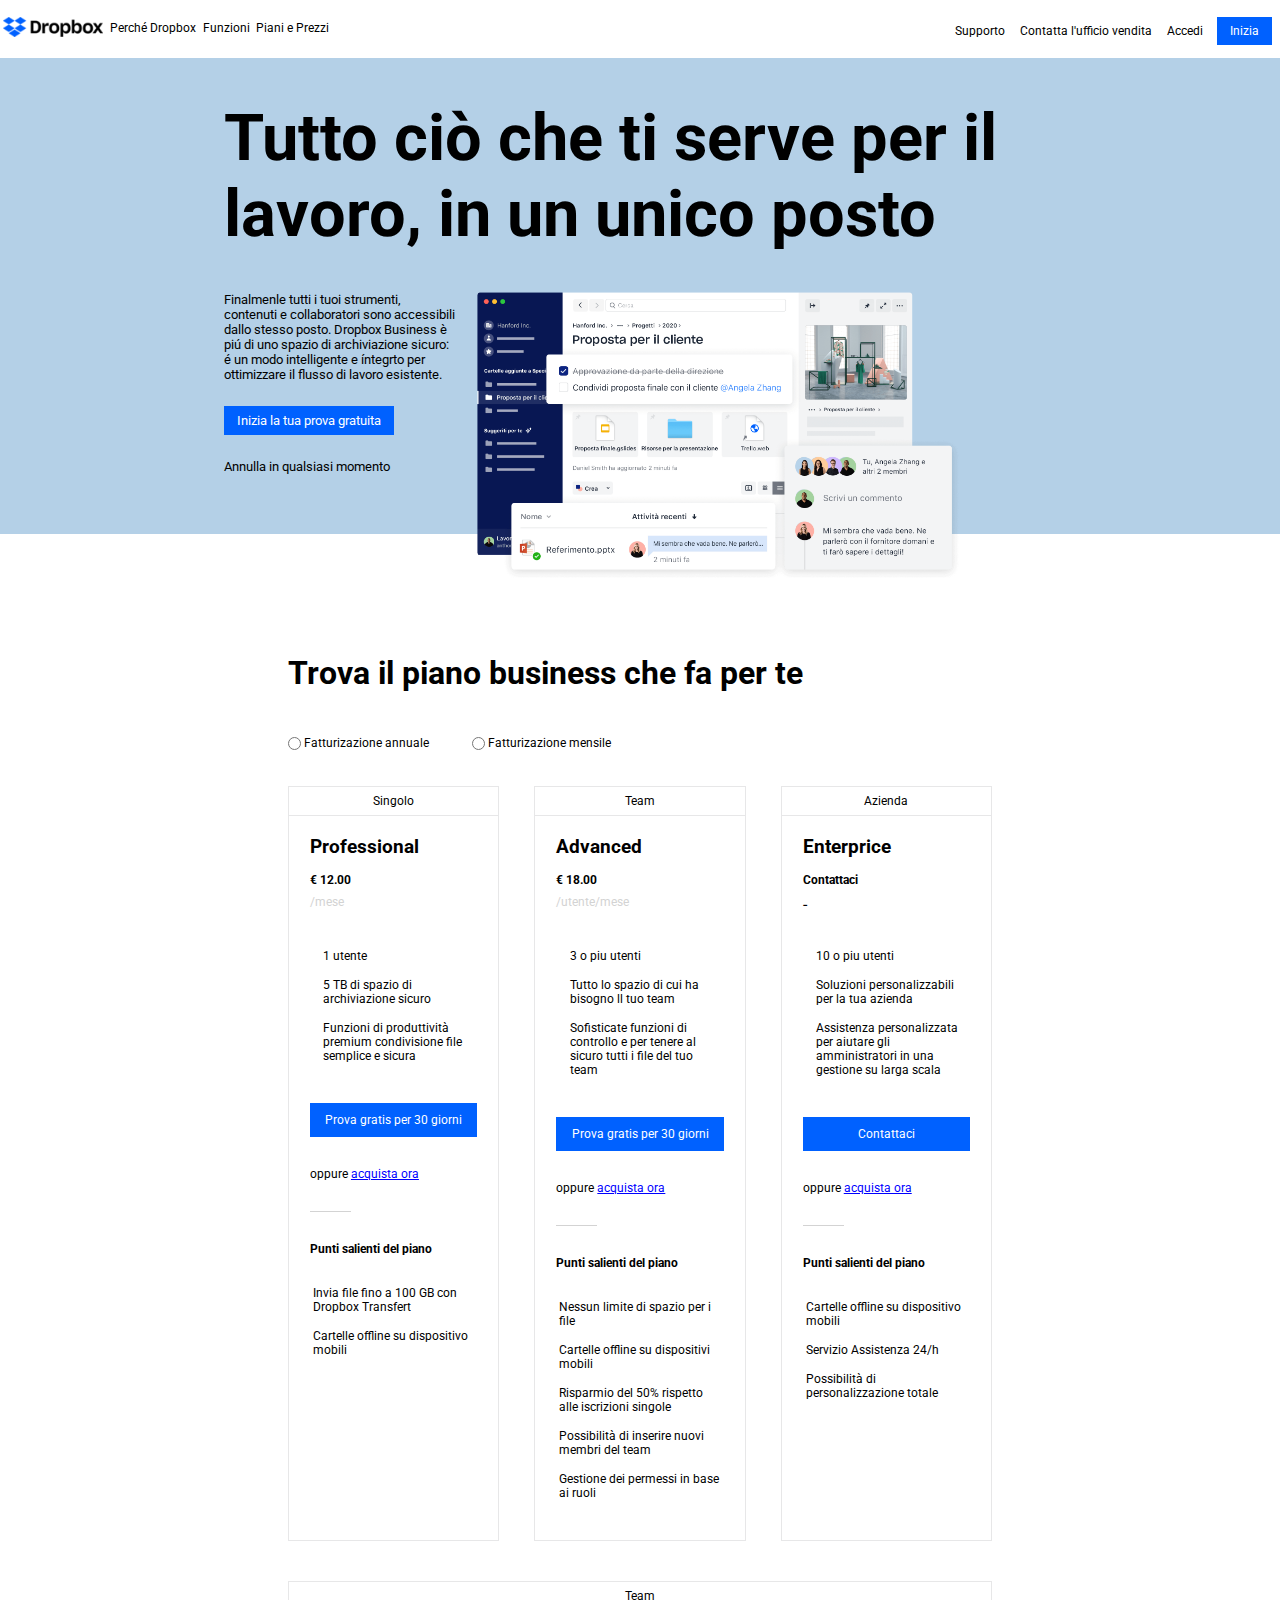
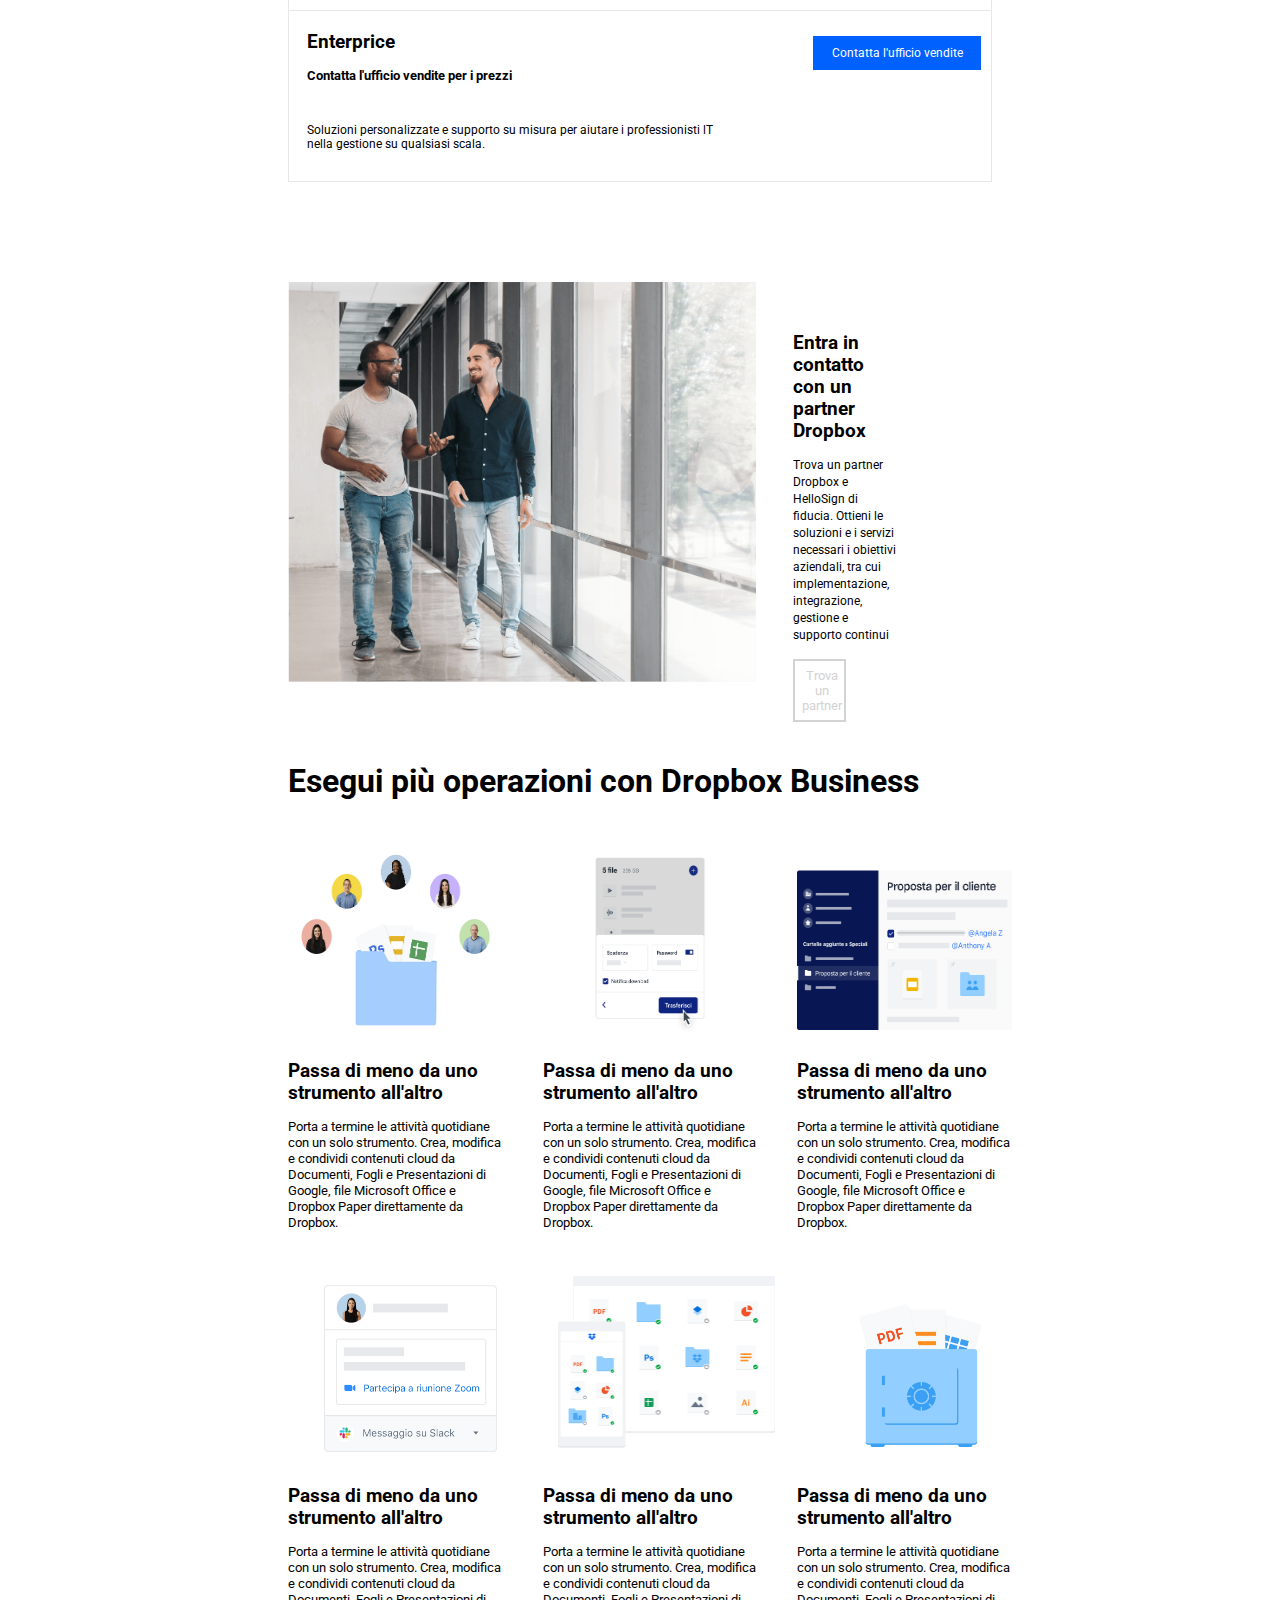
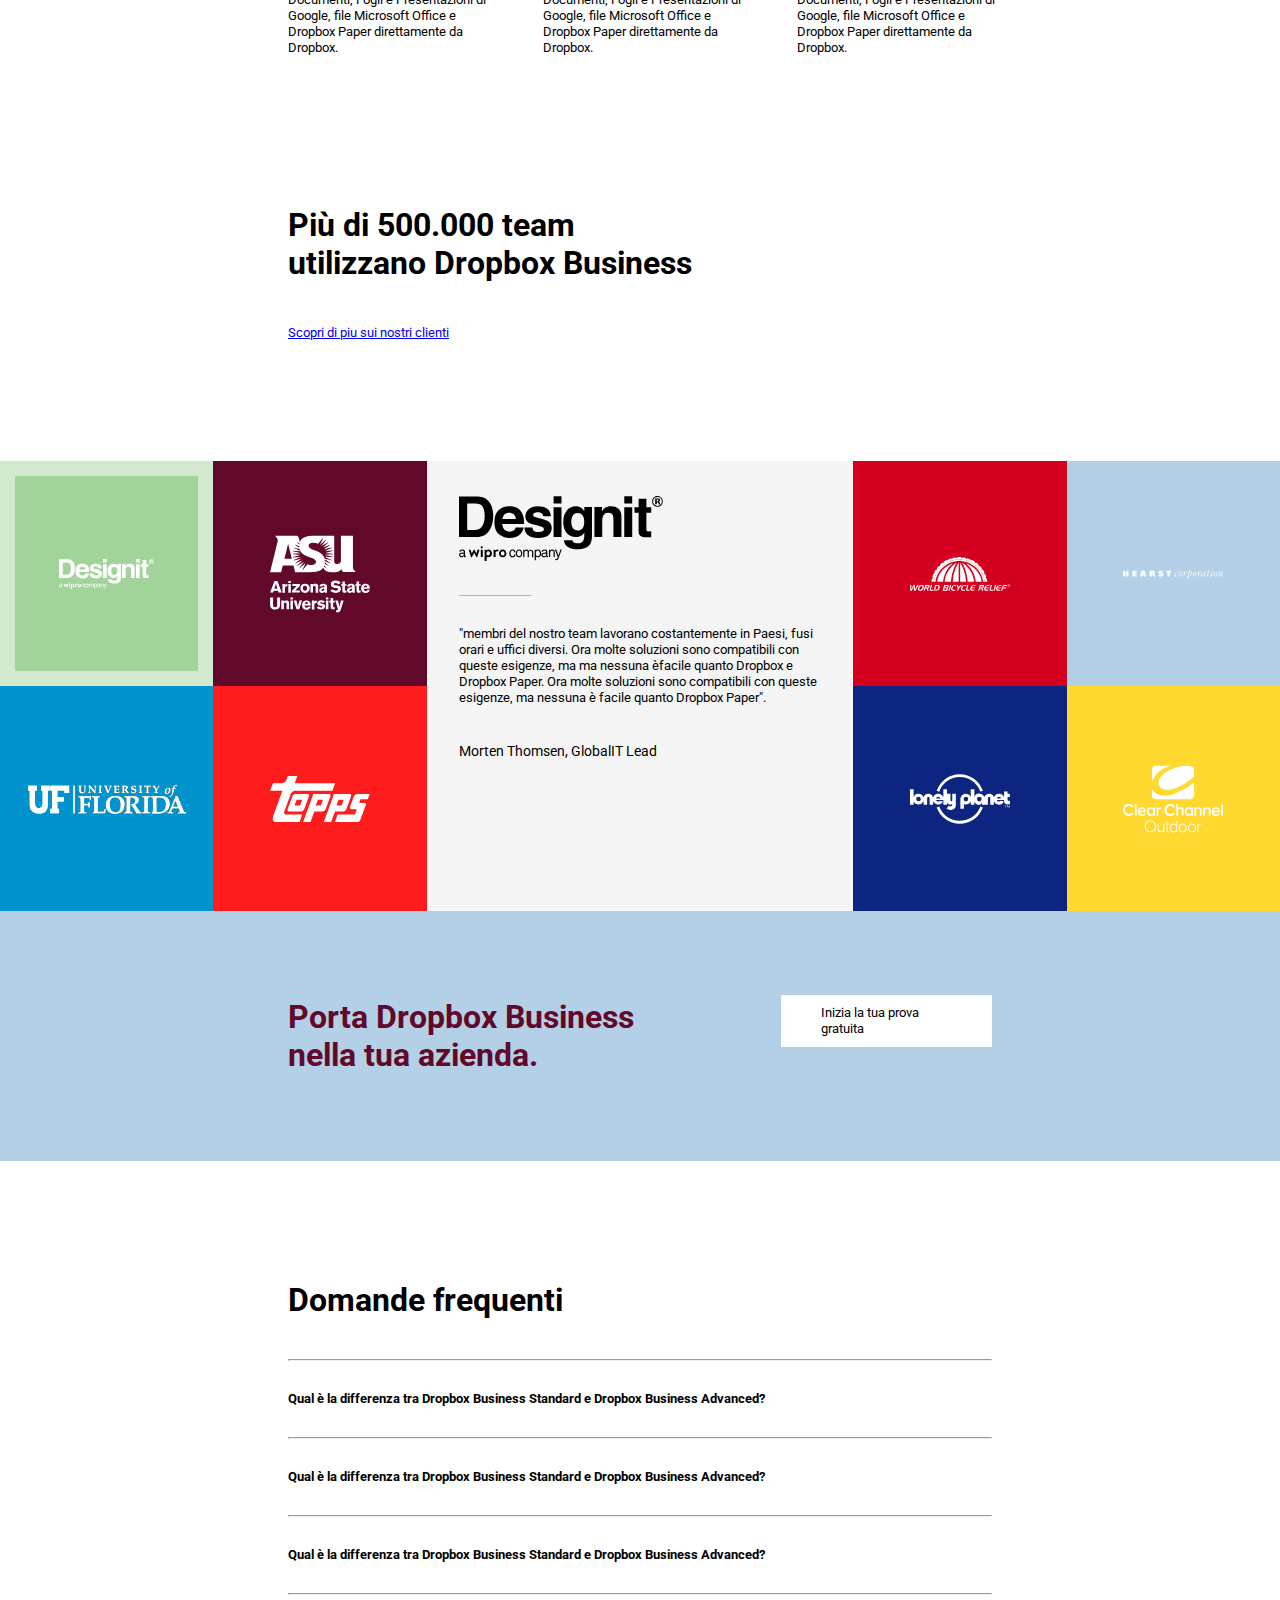
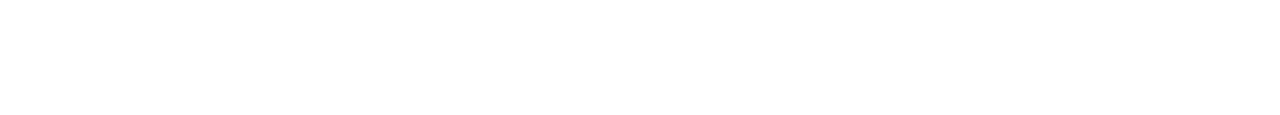
==== commit abd85714: "finished last section of main" ====
--- a/index.html
+++ b/index.html
@@ -67,7 +67,7 @@
                 </div>
             </div>
             <!-- start second section -->
-            <div class="container-main">
+            <div class="container-main margin-bottom-120">
                 <div class="row-main">
                     <div class="col-main">
                         <div class="col-title-main">
@@ -258,7 +258,7 @@
                     </div>
                 </div>
                 <!-- start the fourth section -->
-                <div id="margin-bottom-120" class="row-main">
+                <div class="row-main margin-bottom-100">
                     <div class="col-content-3">
                         <div class="content-image">
                             <img src="./img/partner.png" alt="photo-partner">
@@ -312,7 +312,7 @@
                         </div>                        
                     </div>
                 </div>  
-                <div id="margin-bottom-120" class="row-main">
+                <div class="row-main">
                     <div class="col-big-title">
                         <h2>Più di 500.000 team utilizzano Dropbox Business</h2>
                     </div>
@@ -370,15 +370,41 @@
                     </div>
                 </div>
             </div>
-            <div class="container">
-                <div class="row-main height-text">
+            <!-- start octave seciton -->
+            <div class="container margin-bottom-120">
+                <div class="row-main">
                     <div class="col-text">
                         <div class="left-text">
-                            <h2>Porta Dropbox Business nella tua azienda.</h2>
-                        </div>
-                        <div class="right-button">
-                            <button>Inizia la prova gratuita</button>
-                        </div>
+                            <h2 id="margin-0">Porta Dropbox Business nella tua azienda.</h2>
+                        </div>
+                        <div class="right-button font-size-special margin-bottom-30">
+                            <button class="right-special-button">Inizia la tua prova gratuita</button>
+                        </div>
+                    </div>
+                </div>
+            </div>
+            <div class="container-answer margin-bottom-120">
+                <div class="row-main">
+                    <div class="col-title-answer">
+                        <div class="title-answer">
+                            <h2>Domande frequenti</h2>
+                        </div>
+                        <hr>
+                        <div class="answer">
+                            <p class="font-size-special"><strong>Qual è la differenza tra Dropbox Business Standard e Dropbox Business Advanced?</strong></p>
+                            <i class="fa fa-angle-down" aria-hidden="true"></i>
+                        </div>
+                        <hr>
+                        <div class="answer">
+                            <p class="font-size-special"><strong>Qual è la differenza tra Dropbox Business Standard e Dropbox Business Advanced?</strong></p>
+                            <i class="fa fa-angle-down" aria-hidden="true"></i>
+                        </div>
+                        <hr>
+                        <div class="answer">
+                            <p class="font-size-special"><strong>Qual è la differenza tra Dropbox Business Standard e Dropbox Business Advanced?</strong></p>
+                            <i class="fa fa-angle-down" aria-hidden="true"></i>
+                        </div>
+                        <hr>
                     </div>
                 </div>
             </div>
--- a/css/style.css
+++ b/css/style.css
@@ -56,7 +56,7 @@
     margin-bottom: 100px;
 }
 
-#margin-bottom-120{
+.margin-bottom-120{
     margin-bottom: 120px;
 }
 
@@ -462,7 +462,7 @@
     height: 250px;
 }
 
-.height-text{
+.row-main{
     height: 100%;
 }
 
@@ -470,14 +470,44 @@
     width: 100%;
     height: 100%;
     display: flex;
-    justify-content: center;
+    justify-content: space-between;
     align-items: center;
+
+}
+
+#margin-0{
+    margin: 0;
 }
 
 .left-text{
     width: 50%;
+    color: #61082b
 }
 
 .right-button{
-    width: 50%;
-}+    width: 30%;
+}
+
+.right-special-button{
+    background-color: white;
+    padding: 10px 40px;
+}
+
+/* start ninth section */
+
+.answer{
+    display: flex;
+    justify-content: space-between;
+    align-items: center;
+}
+
+.answer p{
+    padding: 30px 0;     
+}
+
+.answer i{
+    font-size: 10px;
+    padding: 0 30px;
+}
+
+/* start footer */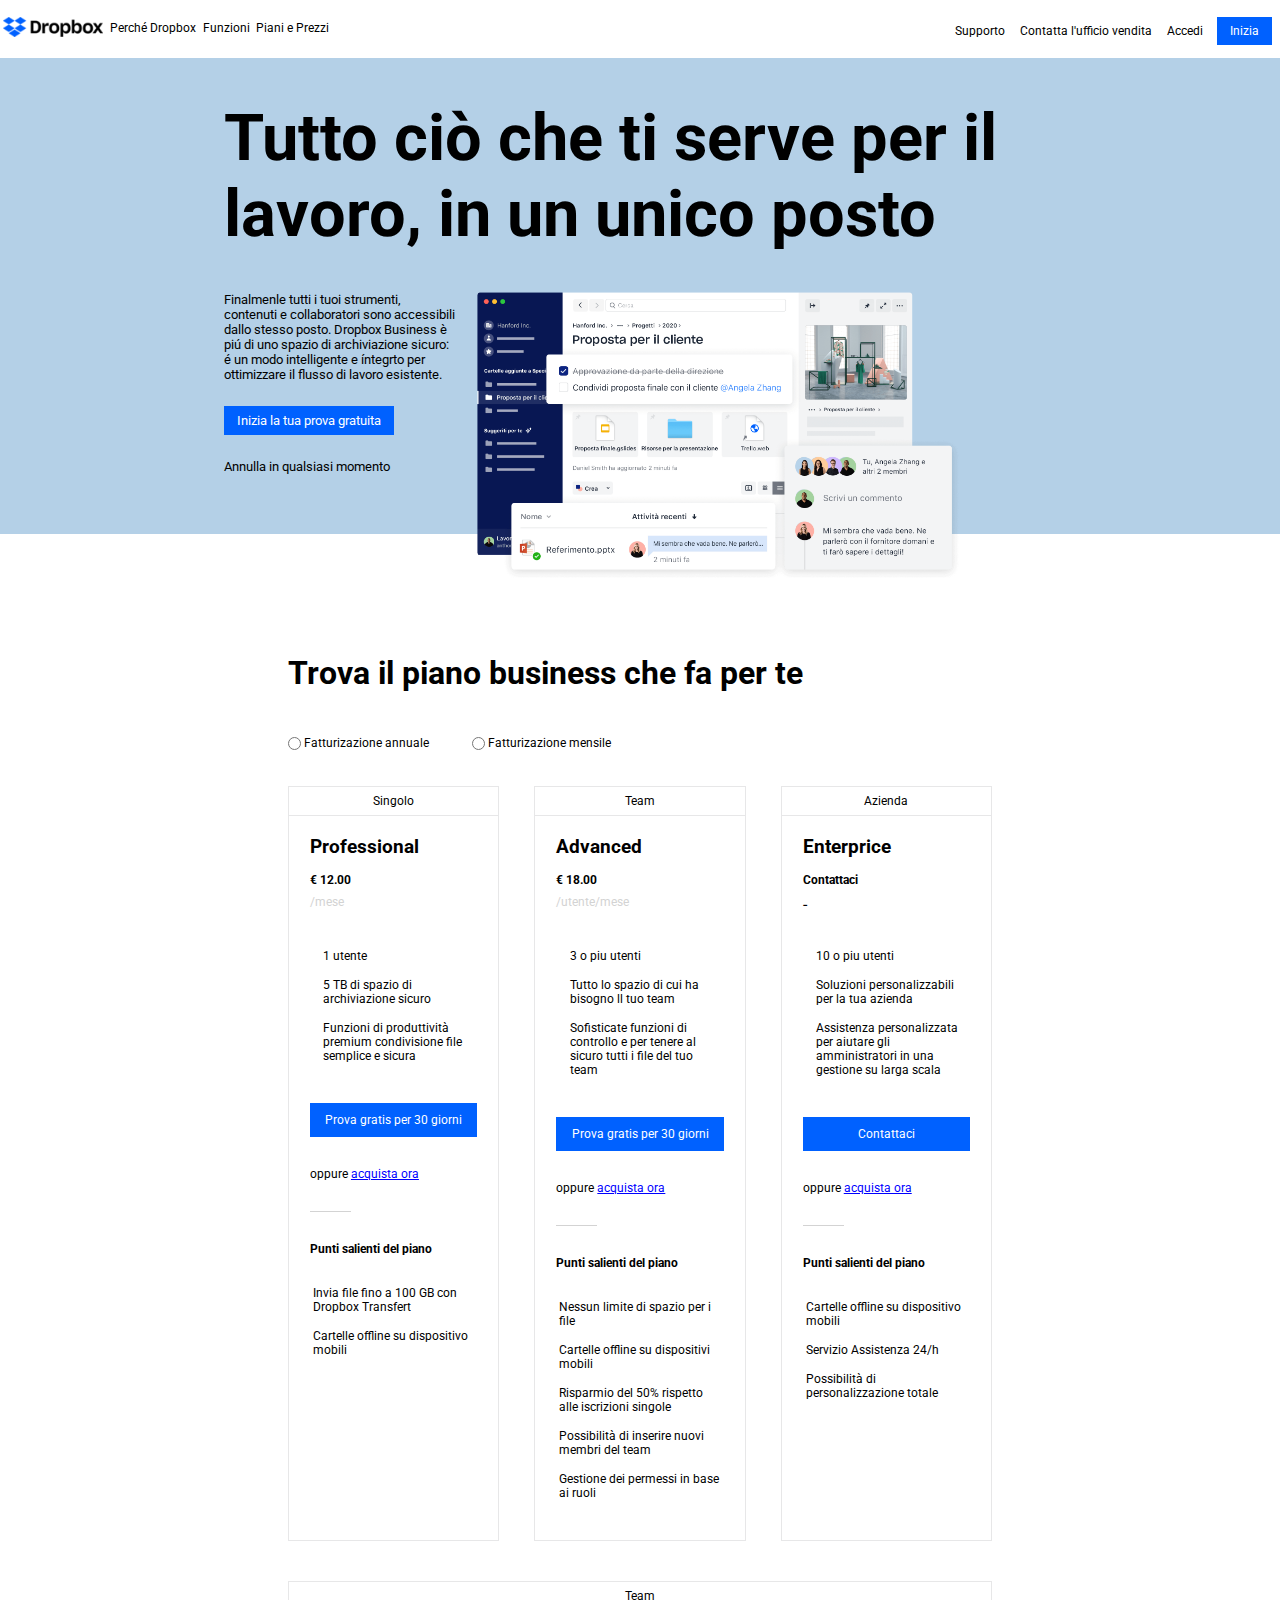
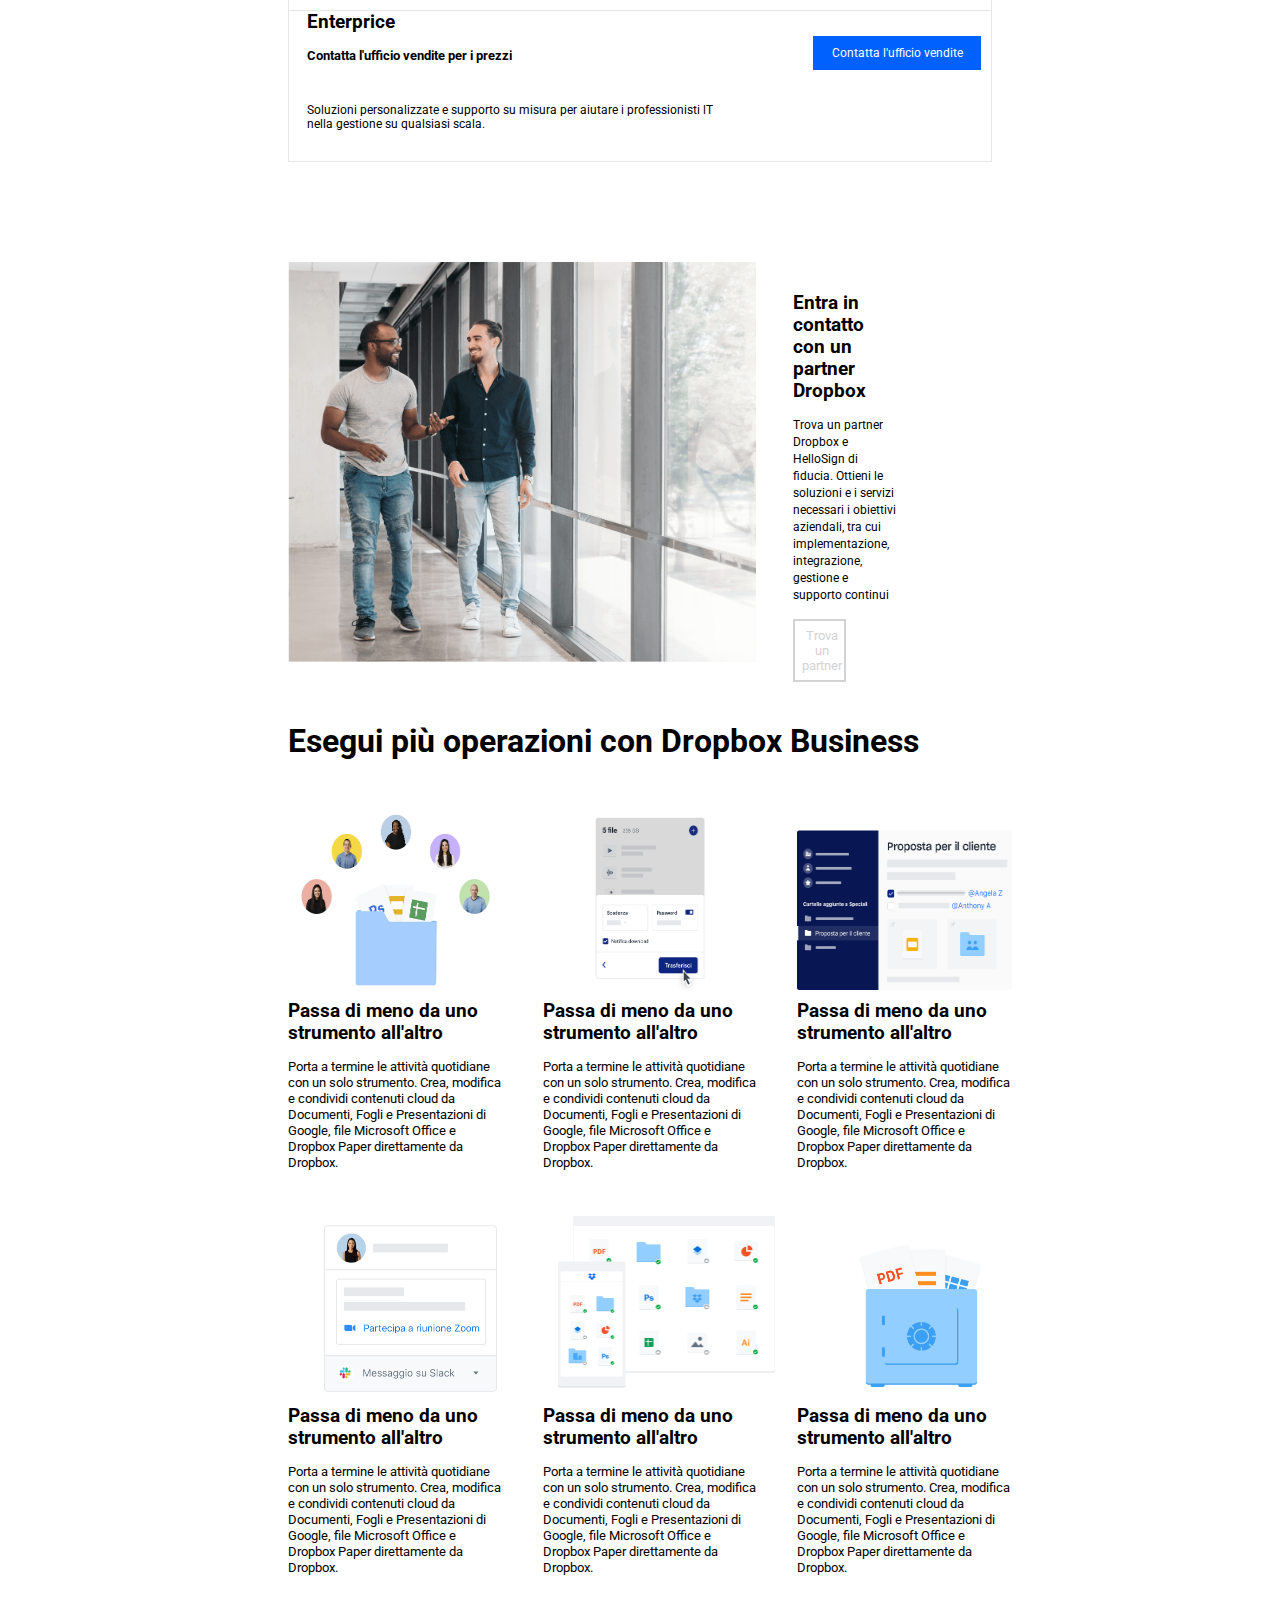
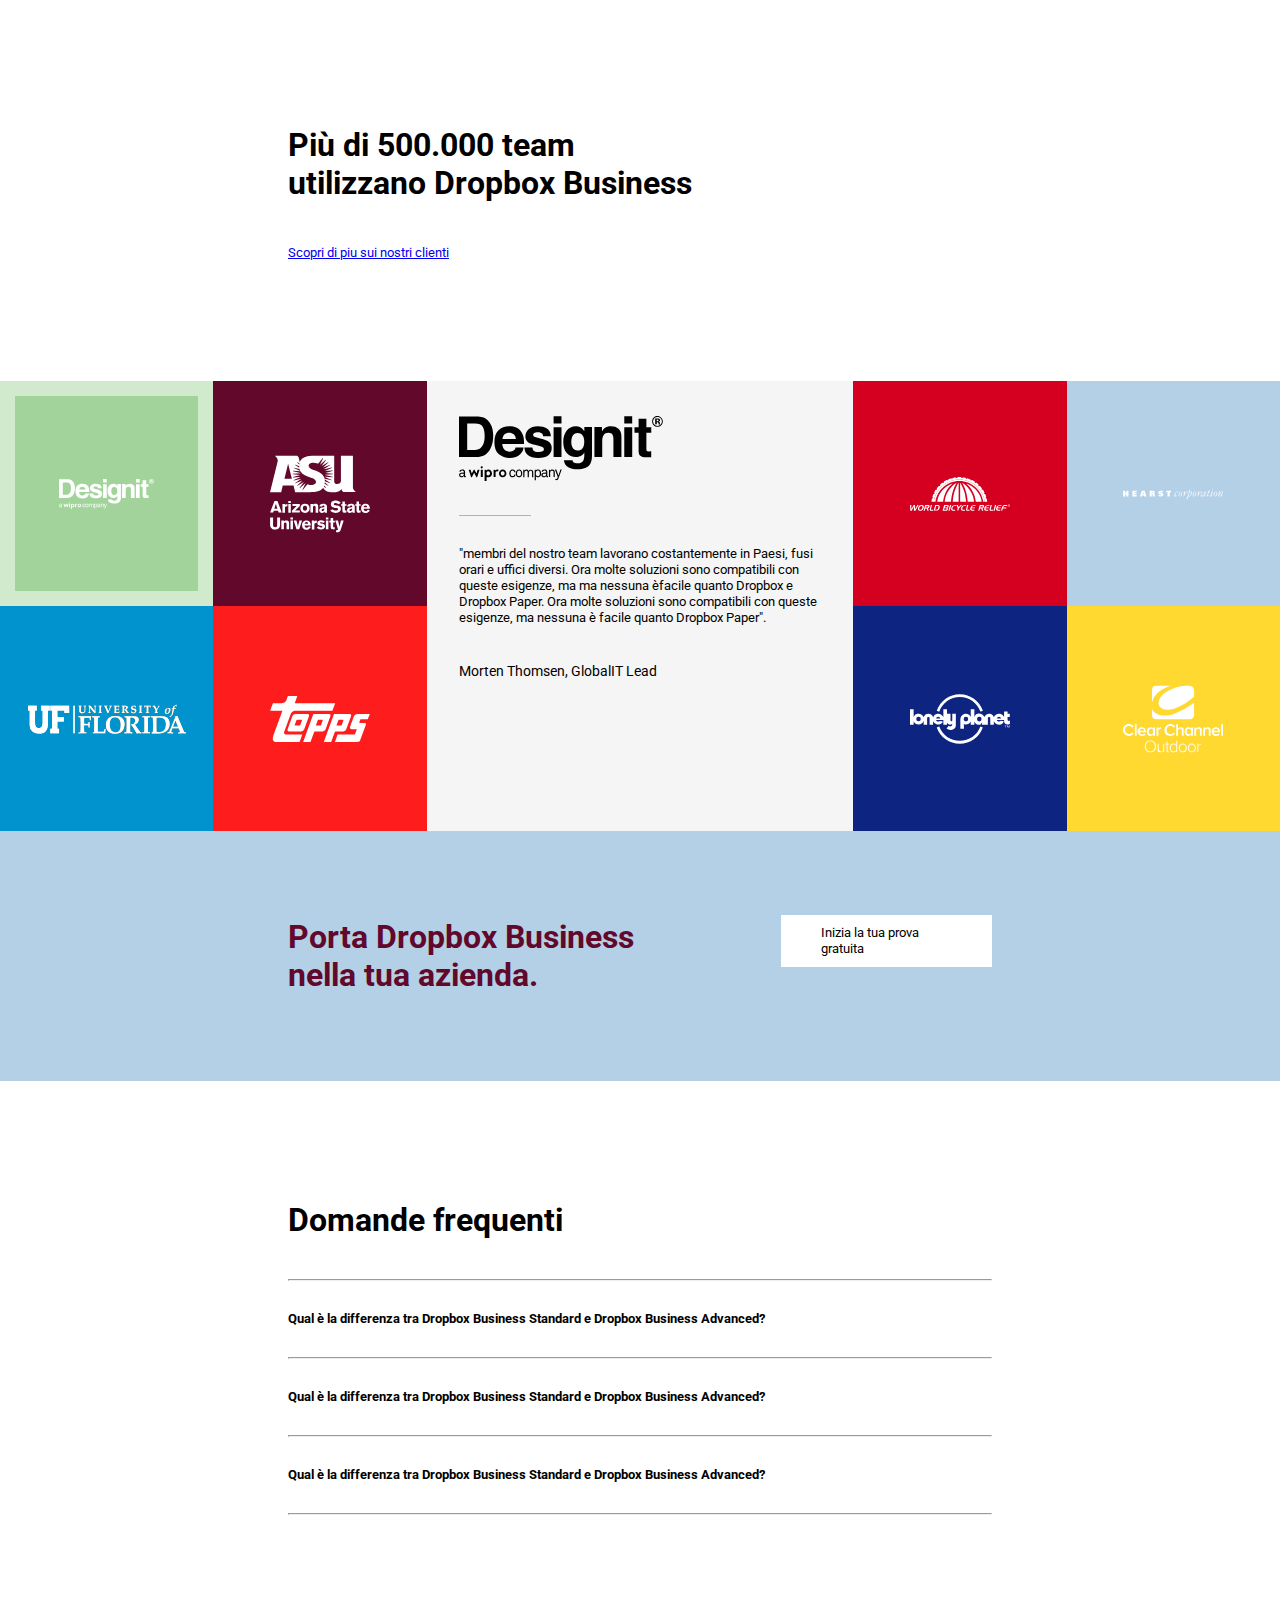
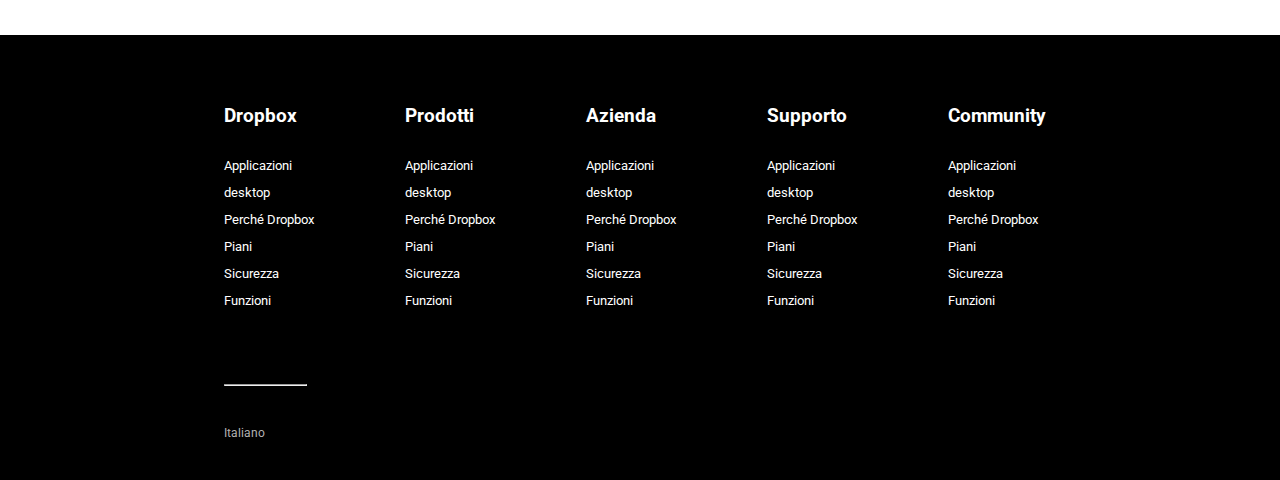
==== commit 89bbd17d: "completed" ====
--- a/index.html
+++ b/index.html
@@ -409,5 +409,67 @@
                 </div>
             </div>
         </main>
+        <footer>
+            <div class="container-footer">
+                <div class="row-footer">
+                    <div class="col-footer">
+                        <div class="unlist margin-right">
+                            <h3>Dropbox</h3>
+                            <ul class="font-size-special">
+                                <li>Applicazioni desktop</li>
+                                <li>Perché Dropbox</li>
+                                <li>Piani</li>
+                                <li>Sicurezza</li>
+                                <li>Funzioni</li>
+                            </ul>
+                        </div>
+                        <div class="unlist margin-right">
+                            <h3>Prodotti</h3>
+                            <ul class="font-size-special">
+                                <li>Applicazioni desktop</li>
+                                <li>Perché Dropbox</li>
+                                <li>Piani</li>
+                                <li>Sicurezza</li>
+                                <li>Funzioni</li>
+                            </ul>
+                        </div>
+                        <div class="unlist margin-right">
+                            <h3>Azienda</h3>
+                            <ul class="font-size-special">
+                                <li>Applicazioni desktop</li>
+                                <li>Perché Dropbox</li>
+                                <li>Piani</li>
+                                <li>Sicurezza</li>
+                                <li>Funzioni</li>
+                            </ul>
+                        </div>
+                        <div class="unlist margin-right">
+                            <h3>Supporto</h3>
+                            <ul class="font-size-special">
+                                <li>Applicazioni desktop</li>
+                                <li>Perché Dropbox</li>
+                                <li>Piani</li>
+                                <li>Sicurezza</li>
+                                <li>Funzioni</li>
+                            </ul>
+                        </div>
+                        <div class="unlist">
+                            <h3>Community</h3>
+                            <ul class="font-size-special">
+                                <li>Applicazioni desktop</li>
+                                <li>Perché Dropbox</li>
+                                <li>Piani</li>
+                                <li>Sicurezza</li>
+                                <li>Funzioni</li>
+                            </ul>
+                        </div>
+                    </div>
+                    <hr class="margin-bottom-40">
+                    <div class="col-sm-logo font-size">
+                        <span><i class="fa fa-globe" aria-hidden="true"></i> Italiano <i class="fa-solid fa-angle-up"></i></span>
+                    </div>
+                </div>
+            </div>
+        </footer>
     </body>
 </html>--- a/css/style.css
+++ b/css/style.css
@@ -216,7 +216,7 @@
     flex-direction: column;
 }
 
-h3{
+.col-content h3{
     padding-top: 20px;
 }
 
@@ -510,4 +510,42 @@
     padding: 0 30px;
 }
 
-/* start footer */+/* start footer */
+
+footer{
+    background-color: black;
+    color: white;
+}
+
+.row-footer{
+    width: 65%;
+    margin: 0 auto;
+}
+
+.row-footer hr{
+    width: 10%;
+}
+
+.col-footer{
+    display: flex;
+    justify-content: space-between;
+}
+
+.unlist{
+    width: calc(65% / 5);
+    margin: 70px 0;
+}
+
+.unlist h3{
+    margin-bottom: 25px;
+}
+
+.unlist ul{
+    list-style-type: none;
+    line-height: 27px;
+}
+
+.col-sm-logo{
+    color: #b3b2b2;
+    padding-bottom: 40px;
+}